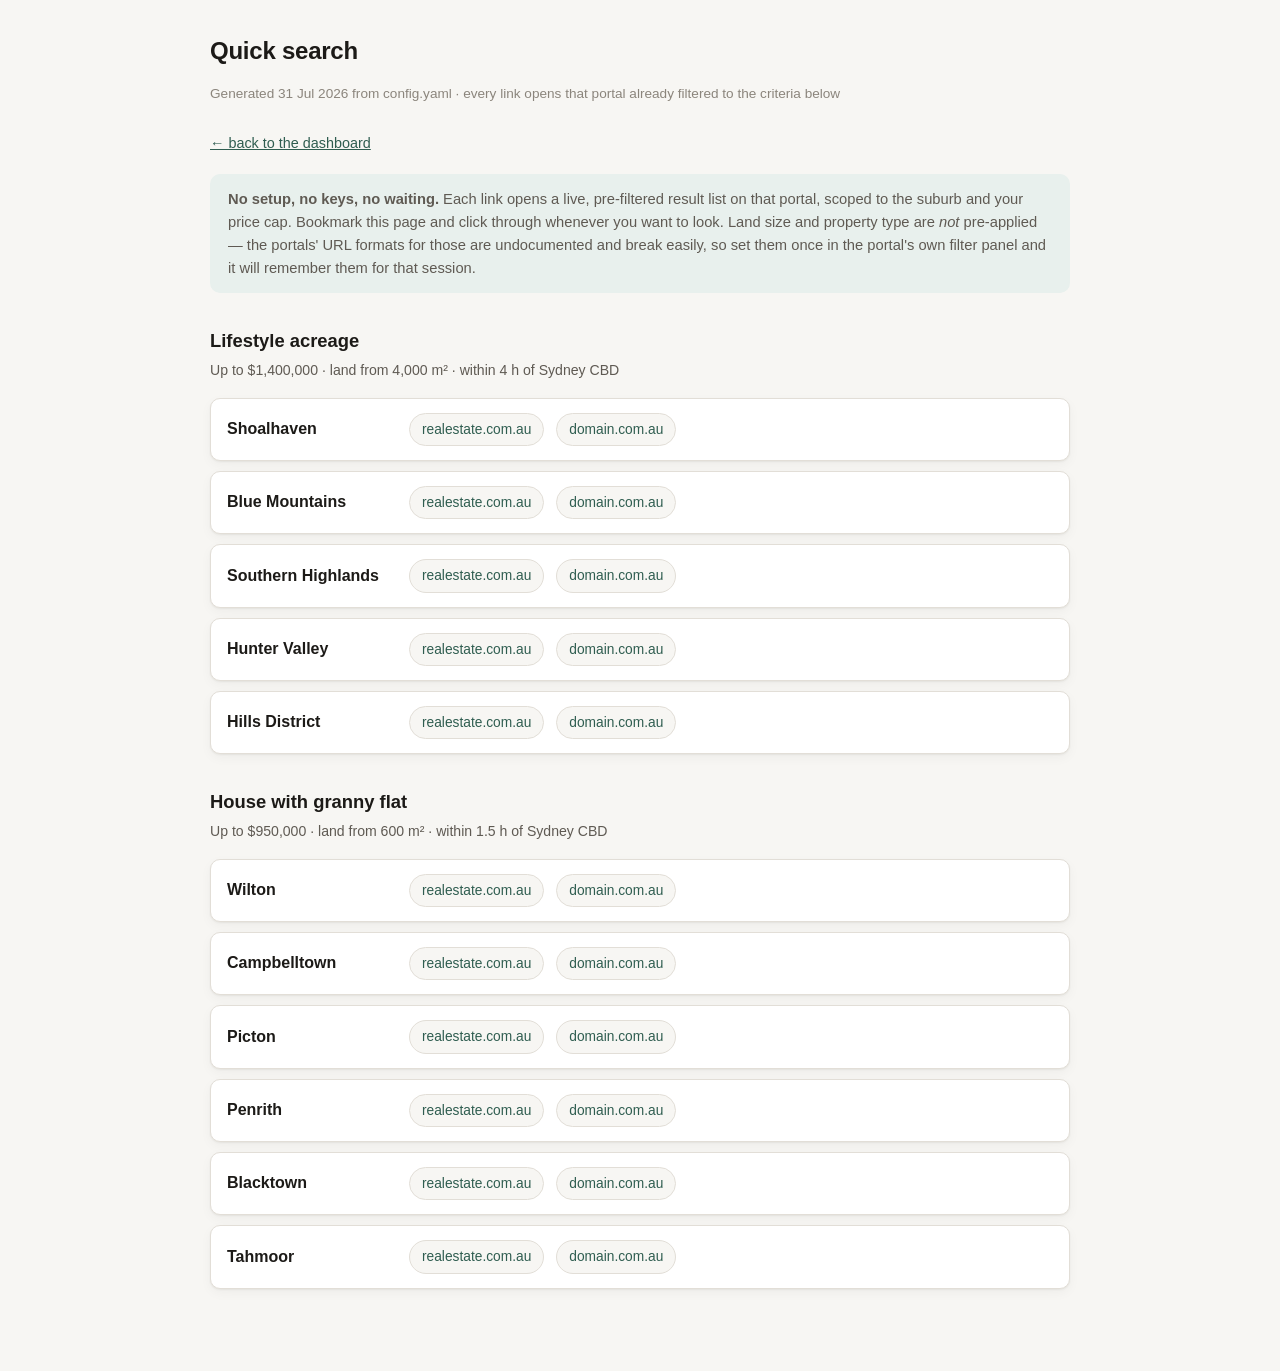
==== docs/search.html @ 34677e5d "feat: on-demand quick-search page; disable the weekly cron The API/OAuth setup was costing more than" ====
<!doctype html>
<html lang="en-AU"><head><meta charset="utf-8">
<meta name="viewport" content="width=device-width,initial-scale=1">
<meta name="robots" content="noindex"><title>Quick search — NSW Property Watcher</title>
<link rel="stylesheet" href="assets/style.css"><style>
body{margin:0;background:var(--bg);color:var(--ink);font:16px/1.55 ui-sans-serif,-apple-system,"Segoe UI",Roboto,Helvetica,Arial,sans-serif}
.wrap{max-width:900px;margin:0 auto;padding:32px 20px 72px}
h1{font-size:1.5rem;margin:0 0 4px;letter-spacing:-.01em}
.meta{color:var(--ink-faint);font-size:.85rem;margin-bottom:28px}
h2{font-size:1.15rem;margin:34px 0 4px}
.crit{color:var(--ink-soft);font-size:.88rem;margin:0 0 16px}
.region{background:var(--surface);border:1px solid var(--border);border-radius:var(--radius);
  padding:14px 16px;margin-bottom:10px;box-shadow:var(--shadow);
  display:flex;align-items:center;gap:12px;flex-wrap:wrap}
.region .name{font-weight:650;min-width:170px}
.region a{font-size:.86rem;text-decoration:none;color:var(--accent);
  border:1px solid var(--border);border-radius:999px;padding:5px 12px;background:var(--bg)}
.region a:hover{border-color:var(--accent)}
.note{background:var(--accent-soft);border-radius:var(--radius);padding:14px 18px;
  font-size:.92rem;color:var(--ink-soft);margin:20px 0 8px}
.nav{margin-bottom:18px;font-size:.9rem}
.nav a{color:var(--accent)}
</style></head>
<body><div class="wrap">
<h1>Quick search</h1>
<p class="meta">Generated 31 Jul 2026 from config.yaml · every link opens
that portal already filtered to the criteria below</p>
<p class="nav"><a href="index.html">← back to the dashboard</a></p>
<div class="note"><strong>No setup, no keys, no waiting.</strong> Each link opens a live,
pre-filtered result list on that portal, scoped to the suburb and your price cap.
Bookmark this page and click through whenever you want to look. Land size and property
type are <em>not</em> pre-applied — the portals' URL formats for those are undocumented
and break easily, so set them once in the portal's own filter panel and it will
remember them for that session.</div>
<h2>Lifestyle acreage</h2><p class="crit">Up to $1,400,000 · land from 4,000 m² · within 4 h of Sydney CBD</p><div class="region"><span class="name">Shoalhaven</span><a href="https://www.realestate.com.au/buy/in-shoalhaven,+nsw/list-1?maxPrice=1400000" target="_blank" rel="noopener noreferrer">realestate.com.au</a><a href="https://www.domain.com.au/sale/shoalhaven-nsw/?price=0-1400000" target="_blank" rel="noopener noreferrer">domain.com.au</a></div><div class="region"><span class="name">Blue Mountains</span><a href="https://www.realestate.com.au/buy/in-blue-mountains,+nsw/list-1?maxPrice=1400000" target="_blank" rel="noopener noreferrer">realestate.com.au</a><a href="https://www.domain.com.au/sale/blue-mountains-nsw/?price=0-1400000" target="_blank" rel="noopener noreferrer">domain.com.au</a></div><div class="region"><span class="name">Southern Highlands</span><a href="https://www.realestate.com.au/buy/in-southern-highlands,+nsw/list-1?maxPrice=1400000" target="_blank" rel="noopener noreferrer">realestate.com.au</a><a href="https://www.domain.com.au/sale/southern-highlands-nsw/?price=0-1400000" target="_blank" rel="noopener noreferrer">domain.com.au</a></div><div class="region"><span class="name">Hunter Valley</span><a href="https://www.realestate.com.au/buy/in-hunter-valley,+nsw/list-1?maxPrice=1400000" target="_blank" rel="noopener noreferrer">realestate.com.au</a><a href="https://www.domain.com.au/sale/hunter-valley-nsw/?price=0-1400000" target="_blank" rel="noopener noreferrer">domain.com.au</a></div><div class="region"><span class="name">Hills District</span><a href="https://www.realestate.com.au/buy/in-hills-district,+nsw/list-1?maxPrice=1400000" target="_blank" rel="noopener noreferrer">realestate.com.au</a><a href="https://www.domain.com.au/sale/hills-district-nsw/?price=0-1400000" target="_blank" rel="noopener noreferrer">domain.com.au</a></div><h2>House with granny flat</h2><p class="crit">Up to $950,000 · land from 600 m² · within 1.5 h of Sydney CBD</p><div class="region"><span class="name">Wilton</span><a href="https://www.realestate.com.au/buy/in-wilton,+nsw/list-1?maxPrice=950000" target="_blank" rel="noopener noreferrer">realestate.com.au</a><a href="https://www.domain.com.au/sale/wilton-nsw/?price=0-950000" target="_blank" rel="noopener noreferrer">domain.com.au</a></div><div class="region"><span class="name">Campbelltown</span><a href="https://www.realestate.com.au/buy/in-campbelltown,+nsw/list-1?maxPrice=950000" target="_blank" rel="noopener noreferrer">realestate.com.au</a><a href="https://www.domain.com.au/sale/campbelltown-nsw/?price=0-950000" target="_blank" rel="noopener noreferrer">domain.com.au</a></div><div class="region"><span class="name">Picton</span><a href="https://www.realestate.com.au/buy/in-picton,+nsw/list-1?maxPrice=950000" target="_blank" rel="noopener noreferrer">realestate.com.au</a><a href="https://www.domain.com.au/sale/picton-nsw/?price=0-950000" target="_blank" rel="noopener noreferrer">domain.com.au</a></div><div class="region"><span class="name">Penrith</span><a href="https://www.realestate.com.au/buy/in-penrith,+nsw/list-1?maxPrice=950000" target="_blank" rel="noopener noreferrer">realestate.com.au</a><a href="https://www.domain.com.au/sale/penrith-nsw/?price=0-950000" target="_blank" rel="noopener noreferrer">domain.com.au</a></div><div class="region"><span class="name">Blacktown</span><a href="https://www.realestate.com.au/buy/in-blacktown,+nsw/list-1?maxPrice=950000" target="_blank" rel="noopener noreferrer">realestate.com.au</a><a href="https://www.domain.com.au/sale/blacktown-nsw/?price=0-950000" target="_blank" rel="noopener noreferrer">domain.com.au</a></div><div class="region"><span class="name">Tahmoor</span><a href="https://www.realestate.com.au/buy/in-tahmoor,+nsw/list-1?maxPrice=950000" target="_blank" rel="noopener noreferrer">realestate.com.au</a><a href="https://www.domain.com.au/sale/tahmoor-nsw/?price=0-950000" target="_blank" rel="noopener noreferrer">domain.com.au</a></div>
</div></body></html>
---- docs/assets/style.css ----
/* NSW Property Watcher — dashboard styles.
   Static file, committed to the repo; build_dashboard.py only generates index.html. */

:root {
  --bg: #f7f6f3;
  --surface: #ffffff;
  --border: #e2ded7;
  --ink: #1c1a17;
  --ink-soft: #5f5a53;
  --ink-faint: #8b857c;
  --accent: #2f5d50;
  --accent-soft: #e8f0ed;
  --warn: #9a5b16;
  --warn-soft: #fdf1e2;
  --danger: #8f2f2f;
  --radius: 10px;
  --shadow: 0 1px 2px rgba(28, 26, 23, 0.06), 0 4px 12px rgba(28, 26, 23, 0.04);
}

@media (prefers-color-scheme: dark) {
  :root {
    --bg: #16181a;
    --surface: #1e2124;
    --border: #32363b;
    --ink: #e9e6e1;
    --ink-soft: #a9a49c;
    --ink-faint: #7d7871;
    --accent: #7fb8a4;
    --accent-soft: #22322d;
    --warn: #d69a5a;
    --warn-soft: #33281a;
    --danger: #d98a8a;
    --shadow: 0 1px 2px rgba(0, 0, 0, 0.4), 0 4px 12px rgba(0, 0, 0, 0.25);
  }
}

* { box-sizing: border-box; }

body {
  margin: 0;
  background: var(--bg);
  color: var(--ink);
  font: 16px/1.55 ui-sans-serif, -apple-system, "Segoe UI", Roboto, Helvetica, Arial, sans-serif;
  -webkit-font-smoothing: antialiased;
}

.wrap { max-width: 1100px; margin: 0 auto; padding: 0 20px 72px; }

header.site {
  border-bottom: 1px solid var(--border);
  background: var(--surface);
  padding: 28px 0 0;
}
header.site .wrap { padding-bottom: 0; }
header.site h1 { margin: 0 0 4px; font-size: 1.5rem; letter-spacing: -0.01em; }
header.site .meta { color: var(--ink-faint); font-size: 0.85rem; margin-bottom: 20px; }

/* profile switcher */
.profiles { display: flex; gap: 8px; }
.profiles button {
  appearance: none;
  border: 1px solid var(--border);
  border-bottom: none;
  background: transparent;
  color: var(--ink-soft);
  font: inherit;
  font-weight: 600;
  font-size: 0.95rem;
  padding: 11px 18px;
  border-radius: var(--radius) var(--radius) 0 0;
  cursor: pointer;
}
.profiles button[aria-selected="true"] {
  background: var(--bg);
  color: var(--ink);
  box-shadow: inset 0 3px 0 var(--accent);
}

/* tab strip */
.tabs {
  display: flex;
  gap: 4px;
  flex-wrap: wrap;
  margin: 24px 0 20px;
  border-bottom: 1px solid var(--border);
}
.tabs button {
  appearance: none;
  background: none;
  border: none;
  border-bottom: 2px solid transparent;
  color: var(--ink-soft);
  font: inherit;
  font-size: 0.92rem;
  padding: 9px 13px;
  cursor: pointer;
}
.tabs button[aria-selected="true"] { color: var(--accent); border-bottom-color: var(--accent); }
.tabs .count { color: var(--ink-faint); font-variant-numeric: tabular-nums; }

.intro {
  background: var(--accent-soft);
  border-radius: var(--radius);
  padding: 12px 16px;
  margin-bottom: 22px;
  font-size: 0.94rem;
  color: var(--ink-soft);
}

/* stats */
.stats { display: flex; gap: 12px; flex-wrap: wrap; margin-bottom: 22px; }
.stat {
  background: var(--surface);
  border: 1px solid var(--border);
  border-radius: var(--radius);
  padding: 14px 18px;
  min-width: 120px;
  box-shadow: var(--shadow);
}
.stat .n { font-size: 1.6rem; font-weight: 650; font-variant-numeric: tabular-nums; }
.stat .k { font-size: 0.78rem; color: var(--ink-faint); text-transform: uppercase; letter-spacing: 0.04em; }

/* filters */
.filters { display: flex; gap: 10px; flex-wrap: wrap; align-items: center; margin-bottom: 18px; }
.filters select, .filters input {
  font: inherit;
  font-size: 0.9rem;
  padding: 7px 10px;
  border: 1px solid var(--border);
  border-radius: 8px;
  background: var(--surface);
  color: var(--ink);
}
.filters label { font-size: 0.82rem; color: var(--ink-faint); }

/* cards */
.cards { display: grid; gap: 14px; }
.card {
  background: var(--surface);
  border: 1px solid var(--border);
  border-radius: var(--radius);
  padding: 16px 18px;
  box-shadow: var(--shadow);
  display: grid;
  grid-template-columns: 1fr auto;
  gap: 10px 18px;
}
/* Unverified = search snippet only, listing page never read. This must be
   unmistakable at a glance, so the whole card is tinted rather than tagged with
   a side rule — the tint reads across a long scrolling list, where a 4px edge
   marker disappears. Paired with the caution badge in the badge row. */
.card.is-unverified {
  background: var(--warn-soft);
  border-color: var(--warn);
}
.card.is-unverified .zoning { background: var(--surface); }
.card h3 { margin: 0 0 6px; font-size: 1.03rem; line-height: 1.35; }
.card h3 a { color: inherit; text-decoration: none; }
.card h3 a:hover { text-decoration: underline; text-decoration-color: var(--accent); }
.card .facts { color: var(--ink-soft); font-size: 0.88rem; margin: 0 0 8px; }
.card .facts span:not(:last-child)::after { content: " · "; color: var(--ink-faint); }
.card .reason { margin: 0; font-size: 0.92rem; color: var(--ink-soft); }
.card .zoning {
  margin: 10px 0 0;
  font-size: 0.85rem;
  color: var(--ink-soft);
  background: var(--bg);
  border-radius: 8px;
  padding: 9px 12px;
}

.score {
  align-self: start;
  display: grid;
  place-items: center;
  width: 54px; height: 54px;
  border-radius: 50%;
  font-weight: 700;
  font-size: 1.15rem;
  font-variant-numeric: tabular-nums;
  background: var(--accent-soft);
  color: var(--accent);
  border: 2px solid var(--accent);
}
.score.mid { background: var(--warn-soft); color: var(--warn); border-color: var(--warn); }
.score.low { background: transparent; color: var(--ink-faint); border-color: var(--border); }
.score.none { font-size: 0.8rem; }

.badges { grid-column: 1 / -1; display: flex; gap: 6px; flex-wrap: wrap; }
.badge {
  font-size: 0.74rem;
  font-weight: 600;
  letter-spacing: 0.02em;
  padding: 3px 9px;
  border-radius: 999px;
  border: 1px solid var(--border);
  color: var(--ink-soft);
  background: var(--bg);
}
.badge.warn { background: var(--warn-soft); border-color: var(--warn); color: var(--warn); }
.badge.new { background: var(--accent-soft); border-color: var(--accent); color: var(--accent); }
.badge.gf-confirmed { background: var(--accent-soft); border-color: var(--accent); color: var(--accent); }
.badge.gf-likely { background: var(--warn-soft); border-color: var(--warn); color: var(--warn); }
.badge.gf-unclear { border-style: dashed; }

.empty {
  border: 1px dashed var(--border);
  border-radius: var(--radius);
  padding: 40px 20px;
  text-align: center;
  color: var(--ink-faint);
}

footer.site {
  border-top: 1px solid var(--border);
  margin-top: 40px;
  padding-top: 20px;
  color: var(--ink-faint);
  font-size: 0.82rem;
}

.hidden { display: none !important; }

@media (max-width: 620px) {
  .card { grid-template-columns: 1fr; }
  .score { justify-self: start; }
  .profiles { flex-direction: column; gap: 0; }
  .profiles button { border-radius: var(--radius); border-bottom: 1px solid var(--border); }
}

/* Source-outage notice. Deliberately loud: a silently shrunken list reads as
   "quiet week" when it actually means a provider broke. */
.outage {
  background: var(--warn-soft);
  border: 1px solid var(--warn);
  border-radius: var(--radius);
  padding: 14px 18px;
  margin-top: 22px;
  font-size: 0.9rem;
  color: var(--ink);
}
.outage ul { margin: 8px 0 0; padding-left: 20px; color: var(--ink-soft); }
.outage li { margin-top: 4px; }
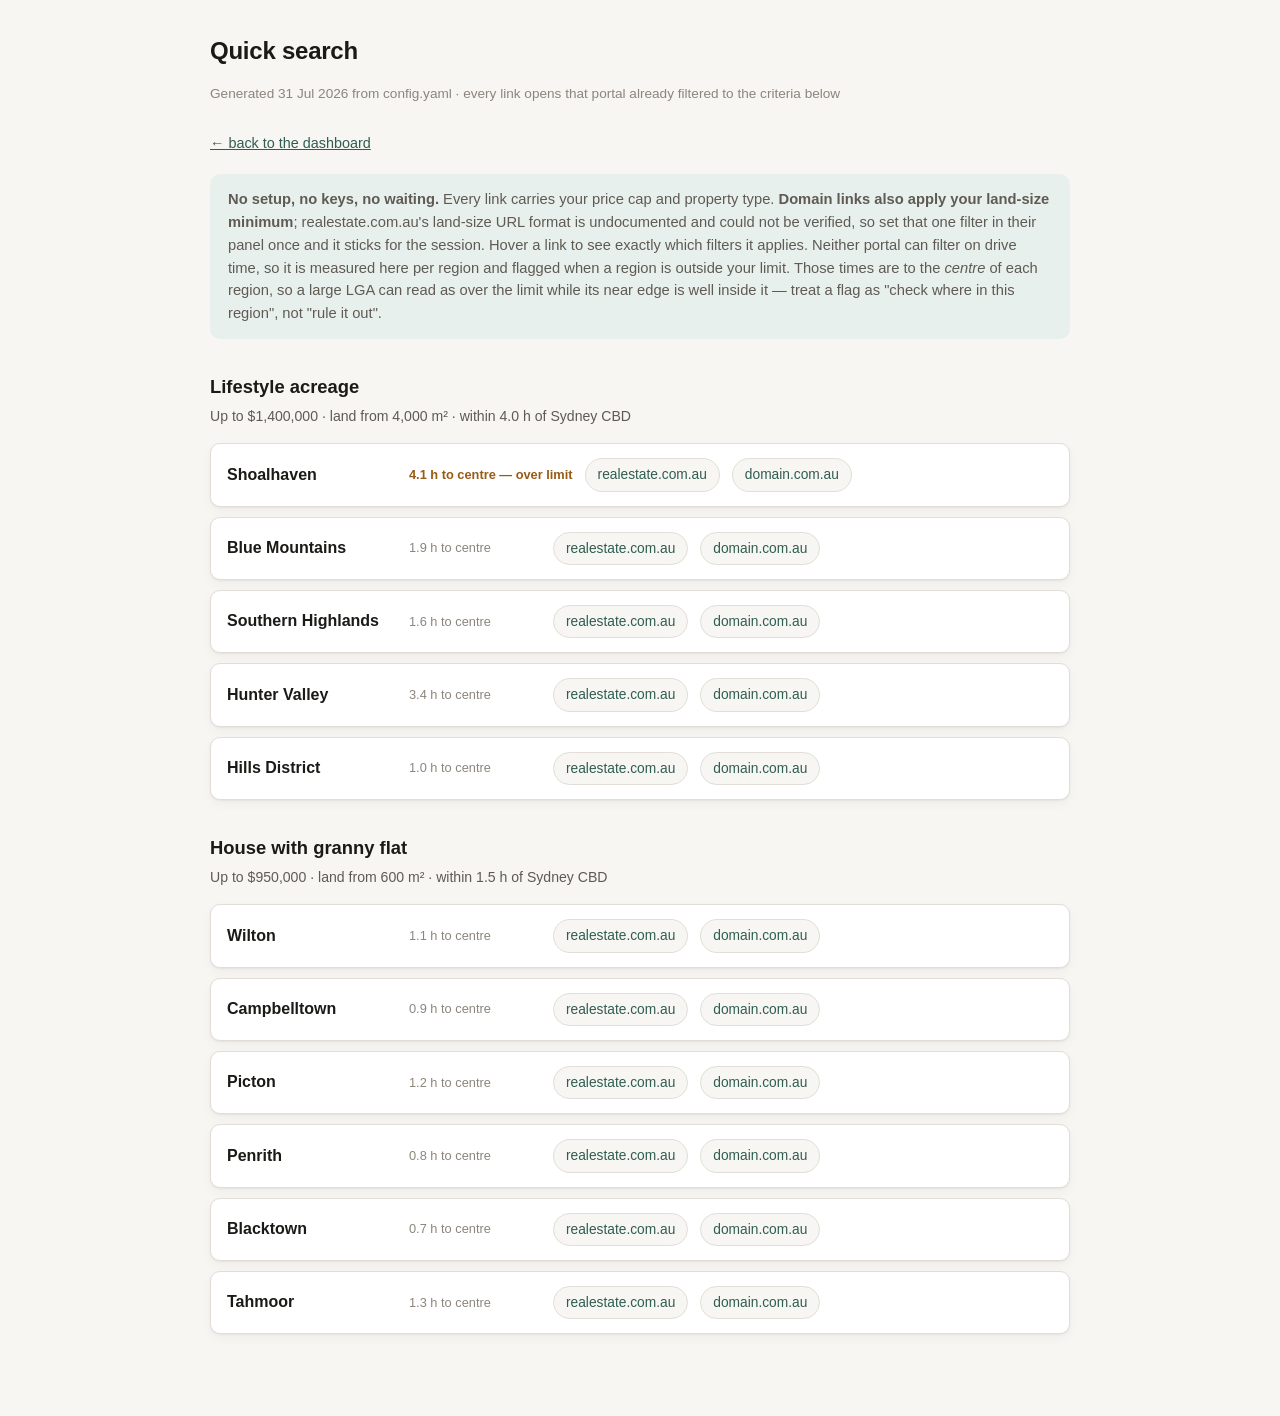
==== commit 25c9ea8e: "feat: apply land-size and drive-time criteria on the quick-search page Domain's query-string filters" ====
--- a/docs/search.html
+++ b/docs/search.html
@@ -26,11 +26,13 @@
 <p class="meta">Generated 31 Jul 2026 from config.yaml · every link opens
 that portal already filtered to the criteria below</p>
 <p class="nav"><a href="index.html">← back to the dashboard</a></p>
-<div class="note"><strong>No setup, no keys, no waiting.</strong> Each link opens a live,
-pre-filtered result list on that portal, scoped to the suburb and your price cap.
-Bookmark this page and click through whenever you want to look. Land size and property
-type are <em>not</em> pre-applied — the portals' URL formats for those are undocumented
-and break easily, so set them once in the portal's own filter panel and it will
-remember them for that session.</div>
-<h2>Lifestyle acreage</h2><p class="crit">Up to $1,400,000 · land from 4,000 m² · within 4 h of Sydney CBD</p><div class="region"><span class="name">Shoalhaven</span><a href="https://www.realestate.com.au/buy/in-shoalhaven,+nsw/list-1?maxPrice=1400000" target="_blank" rel="noopener noreferrer">realestate.com.au</a><a href="https://www.domain.com.au/sale/shoalhaven-nsw/?price=0-1400000" target="_blank" rel="noopener noreferrer">domain.com.au</a></div><div class="region"><span class="name">Blue Mountains</span><a href="https://www.realestate.com.au/buy/in-blue-mountains,+nsw/list-1?maxPrice=1400000" target="_blank" rel="noopener noreferrer">realestate.com.au</a><a href="https://www.domain.com.au/sale/blue-mountains-nsw/?price=0-1400000" target="_blank" rel="noopener noreferrer">domain.com.au</a></div><div class="region"><span class="name">Southern Highlands</span><a href="https://www.realestate.com.au/buy/in-southern-highlands,+nsw/list-1?maxPrice=1400000" target="_blank" rel="noopener noreferrer">realestate.com.au</a><a href="https://www.domain.com.au/sale/southern-highlands-nsw/?price=0-1400000" target="_blank" rel="noopener noreferrer">domain.com.au</a></div><div class="region"><span class="name">Hunter Valley</span><a href="https://www.realestate.com.au/buy/in-hunter-valley,+nsw/list-1?maxPrice=1400000" target="_blank" rel="noopener noreferrer">realestate.com.au</a><a href="https://www.domain.com.au/sale/hunter-valley-nsw/?price=0-1400000" target="_blank" rel="noopener noreferrer">domain.com.au</a></div><div class="region"><span class="name">Hills District</span><a href="https://www.realestate.com.au/buy/in-hills-district,+nsw/list-1?maxPrice=1400000" target="_blank" rel="noopener noreferrer">realestate.com.au</a><a href="https://www.domain.com.au/sale/hills-district-nsw/?price=0-1400000" target="_blank" rel="noopener noreferrer">domain.com.au</a></div><h2>House with granny flat</h2><p class="crit">Up to $950,000 · land from 600 m² · within 1.5 h of Sydney CBD</p><div class="region"><span class="name">Wilton</span><a href="https://www.realestate.com.au/buy/in-wilton,+nsw/list-1?maxPrice=950000" target="_blank" rel="noopener noreferrer">realestate.com.au</a><a href="https://www.domain.com.au/sale/wilton-nsw/?price=0-950000" target="_blank" rel="noopener noreferrer">domain.com.au</a></div><div class="region"><span class="name">Campbelltown</span><a href="https://www.realestate.com.au/buy/in-campbelltown,+nsw/list-1?maxPrice=950000" target="_blank" rel="noopener noreferrer">realestate.com.au</a><a href="https://www.domain.com.au/sale/campbelltown-nsw/?price=0-950000" target="_blank" rel="noopener noreferrer">domain.com.au</a></div><div class="region"><span class="name">Picton</span><a href="https://www.realestate.com.au/buy/in-picton,+nsw/list-1?maxPrice=950000" target="_blank" rel="noopener noreferrer">realestate.com.au</a><a href="https://www.domain.com.au/sale/picton-nsw/?price=0-950000" target="_blank" rel="noopener noreferrer">domain.com.au</a></div><div class="region"><span class="name">Penrith</span><a href="https://www.realestate.com.au/buy/in-penrith,+nsw/list-1?maxPrice=950000" target="_blank" rel="noopener noreferrer">realestate.com.au</a><a href="https://www.domain.com.au/sale/penrith-nsw/?price=0-950000" target="_blank" rel="noopener noreferrer">domain.com.au</a></div><div class="region"><span class="name">Blacktown</span><a href="https://www.realestate.com.au/buy/in-blacktown,+nsw/list-1?maxPrice=950000" target="_blank" rel="noopener noreferrer">realestate.com.au</a><a href="https://www.domain.com.au/sale/blacktown-nsw/?price=0-950000" target="_blank" rel="noopener noreferrer">domain.com.au</a></div><div class="region"><span class="name">Tahmoor</span><a href="https://www.realestate.com.au/buy/in-tahmoor,+nsw/list-1?maxPrice=950000" target="_blank" rel="noopener noreferrer">realestate.com.au</a><a href="https://www.domain.com.au/sale/tahmoor-nsw/?price=0-950000" target="_blank" rel="noopener noreferrer">domain.com.au</a></div>
+<div class="note"><strong>No setup, no keys, no waiting.</strong> Every link carries your
+price cap and property type. <strong>Domain links also apply your land-size minimum</strong>;
+realestate.com.au's land-size URL format is undocumented and could not be verified, so set
+that one filter in their panel once and it sticks for the session. Hover a link to see exactly
+which filters it applies. Neither portal can filter on drive time, so it is measured here per
+region and flagged when a region is outside your limit. Those times are to the
+<em>centre</em> of each region, so a large LGA can read as over the limit while its near
+edge is well inside it — treat a flag as "check where in this region", not "rule it out".</div>
+<h2>Lifestyle acreage</h2><p class="crit">Up to $1,400,000 · land from 4,000 m² · within 4.0 h of Sydney CBD</p><div class="region"><span class="name">Shoalhaven</span><span class="drive over">4.1 h to centre — over limit</span><a href="https://www.realestate.com.au/buy/property-acreage+semi-rural-between-0-1400000-in-shoalhaven,+nsw/list-1" target="_blank" rel="noopener noreferrer" title="Applies: price + type">realestate.com.au</a><a href="https://www.domain.com.au/sale/shoalhaven-nsw/?price=0-1400000&amp;landsize=4000-any&amp;landsizeunit=m2&amp;ptype=acreage-semi-rural,rural&amp;excludeunderoffer=1" target="_blank" rel="noopener noreferrer" title="Applies: price + type + land size">domain.com.au</a></div><div class="region"><span class="name">Blue Mountains</span><span class="drive ok">1.9 h to centre</span><a href="https://www.realestate.com.au/buy/property-acreage+semi-rural-between-0-1400000-in-blue-mountains,+nsw/list-1" target="_blank" rel="noopener noreferrer" title="Applies: price + type">realestate.com.au</a><a href="https://www.domain.com.au/sale/blue-mountains-nsw/?price=0-1400000&amp;landsize=4000-any&amp;landsizeunit=m2&amp;ptype=acreage-semi-rural,rural&amp;excludeunderoffer=1" target="_blank" rel="noopener noreferrer" title="Applies: price + type + land size">domain.com.au</a></div><div class="region"><span class="name">Southern Highlands</span><span class="drive ok">1.6 h to centre</span><a href="https://www.realestate.com.au/buy/property-acreage+semi-rural-between-0-1400000-in-southern-highlands,+nsw/list-1" target="_blank" rel="noopener noreferrer" title="Applies: price + type">realestate.com.au</a><a href="https://www.domain.com.au/sale/southern-highlands-nsw/?price=0-1400000&amp;landsize=4000-any&amp;landsizeunit=m2&amp;ptype=acreage-semi-rural,rural&amp;excludeunderoffer=1" target="_blank" rel="noopener noreferrer" title="Applies: price + type + land size">domain.com.au</a></div><div class="region"><span class="name">Hunter Valley</span><span class="drive ok">3.4 h to centre</span><a href="https://www.realestate.com.au/buy/property-acreage+semi-rural-between-0-1400000-in-hunter-valley,+nsw/list-1" target="_blank" rel="noopener noreferrer" title="Applies: price + type">realestate.com.au</a><a href="https://www.domain.com.au/sale/hunter-valley-nsw/?price=0-1400000&amp;landsize=4000-any&amp;landsizeunit=m2&amp;ptype=acreage-semi-rural,rural&amp;excludeunderoffer=1" target="_blank" rel="noopener noreferrer" title="Applies: price + type + land size">domain.com.au</a></div><div class="region"><span class="name">Hills District</span><span class="drive ok">1.0 h to centre</span><a href="https://www.realestate.com.au/buy/property-acreage+semi-rural-between-0-1400000-in-hills-district,+nsw/list-1" target="_blank" rel="noopener noreferrer" title="Applies: price + type">realestate.com.au</a><a href="https://www.domain.com.au/sale/hills-district-nsw/?price=0-1400000&amp;landsize=4000-any&amp;landsizeunit=m2&amp;ptype=acreage-semi-rural,rural&amp;excludeunderoffer=1" target="_blank" rel="noopener noreferrer" title="Applies: price + type + land size">domain.com.au</a></div><h2>House with granny flat</h2><p class="crit">Up to $950,000 · land from 600 m² · within 1.5 h of Sydney CBD</p><div class="region"><span class="name">Wilton</span><span class="drive ok">1.1 h to centre</span><a href="https://www.realestate.com.au/buy/property-house-between-0-950000-in-wilton,+nsw/list-1" target="_blank" rel="noopener noreferrer" title="Applies: price + type">realestate.com.au</a><a href="https://www.domain.com.au/sale/wilton-nsw/?price=0-950000&amp;landsize=600-any&amp;landsizeunit=m2&amp;ptype=house,duplex,semi-detached&amp;excludeunderoffer=1" target="_blank" rel="noopener noreferrer" title="Applies: price + type + land size">domain.com.au</a></div><div class="region"><span class="name">Campbelltown</span><span class="drive ok">0.9 h to centre</span><a href="https://www.realestate.com.au/buy/property-house-between-0-950000-in-campbelltown,+nsw/list-1" target="_blank" rel="noopener noreferrer" title="Applies: price + type">realestate.com.au</a><a href="https://www.domain.com.au/sale/campbelltown-nsw/?price=0-950000&amp;landsize=600-any&amp;landsizeunit=m2&amp;ptype=house,duplex,semi-detached&amp;excludeunderoffer=1" target="_blank" rel="noopener noreferrer" title="Applies: price + type + land size">domain.com.au</a></div><div class="region"><span class="name">Picton</span><span class="drive ok">1.2 h to centre</span><a href="https://www.realestate.com.au/buy/property-house-between-0-950000-in-picton,+nsw/list-1" target="_blank" rel="noopener noreferrer" title="Applies: price + type">realestate.com.au</a><a href="https://www.domain.com.au/sale/picton-nsw/?price=0-950000&amp;landsize=600-any&amp;landsizeunit=m2&amp;ptype=house,duplex,semi-detached&amp;excludeunderoffer=1" target="_blank" rel="noopener noreferrer" title="Applies: price + type + land size">domain.com.au</a></div><div class="region"><span class="name">Penrith</span><span class="drive ok">0.8 h to centre</span><a href="https://www.realestate.com.au/buy/property-house-between-0-950000-in-penrith,+nsw/list-1" target="_blank" rel="noopener noreferrer" title="Applies: price + type">realestate.com.au</a><a href="https://www.domain.com.au/sale/penrith-nsw/?price=0-950000&amp;landsize=600-any&amp;landsizeunit=m2&amp;ptype=house,duplex,semi-detached&amp;excludeunderoffer=1" target="_blank" rel="noopener noreferrer" title="Applies: price + type + land size">domain.com.au</a></div><div class="region"><span class="name">Blacktown</span><span class="drive ok">0.7 h to centre</span><a href="https://www.realestate.com.au/buy/property-house-between-0-950000-in-blacktown,+nsw/list-1" target="_blank" rel="noopener noreferrer" title="Applies: price + type">realestate.com.au</a><a href="https://www.domain.com.au/sale/blacktown-nsw/?price=0-950000&amp;landsize=600-any&amp;landsizeunit=m2&amp;ptype=house,duplex,semi-detached&amp;excludeunderoffer=1" target="_blank" rel="noopener noreferrer" title="Applies: price + type + land size">domain.com.au</a></div><div class="region"><span class="name">Tahmoor</span><span class="drive ok">1.3 h to centre</span><a href="https://www.realestate.com.au/buy/property-house-between-0-950000-in-tahmoor,+nsw/list-1" target="_blank" rel="noopener noreferrer" title="Applies: price + type">realestate.com.au</a><a href="https://www.domain.com.au/sale/tahmoor-nsw/?price=0-950000&amp;landsize=600-any&amp;landsizeunit=m2&amp;ptype=house,duplex,semi-detached&amp;excludeunderoffer=1" target="_blank" rel="noopener noreferrer" title="Applies: price + type + land size">domain.com.au</a></div>
 </div></body></html>
--- a/docs/assets/style.css
+++ b/docs/assets/style.css
@@ -241,3 +241,23 @@
 }
 .outage ul { margin: 8px 0 0; padding-left: 20px; color: var(--ink-soft); }
 .outage li { margin-top: 4px; }
+
+/* Site checks — live NSW government data. Distinct from the AI commentary
+   above it, because this is registry fact rather than model judgement. */
+.site { margin: 10px 0 0; font-size: .85rem; background: var(--bg);
+  border: 1px solid var(--border); border-radius: 8px; padding: 10px 12px; }
+.site-h { font-size: .72rem; letter-spacing: .05em; text-transform: uppercase;
+  color: var(--ink-faint); margin-bottom: 6px; }
+.site > div { margin-top: 4px; color: var(--ink-soft); }
+.site .k { display: inline-block; min-width: 96px; color: var(--ink-faint); }
+.site .src { font-size: .72rem; color: var(--ink-faint); }
+.site .hint { margin: 2px 0 0 96px; font-size: .78rem; color: var(--ink-faint); }
+.haz { font-weight: 600; }
+.haz.bad { color: var(--danger); }
+.haz.warn { color: var(--warn); }
+.haz.good { color: var(--accent); }
+.haz.unk { color: var(--ink-faint); }
+.region .drive { font-size: .8rem; font-variant-numeric: tabular-nums; min-width: 132px; }
+.region .drive.ok { color: var(--ink-faint); }
+.region .drive.over { color: var(--warn); font-weight: 600; }
+.region .drive.unk { color: var(--ink-faint); font-style: italic; }
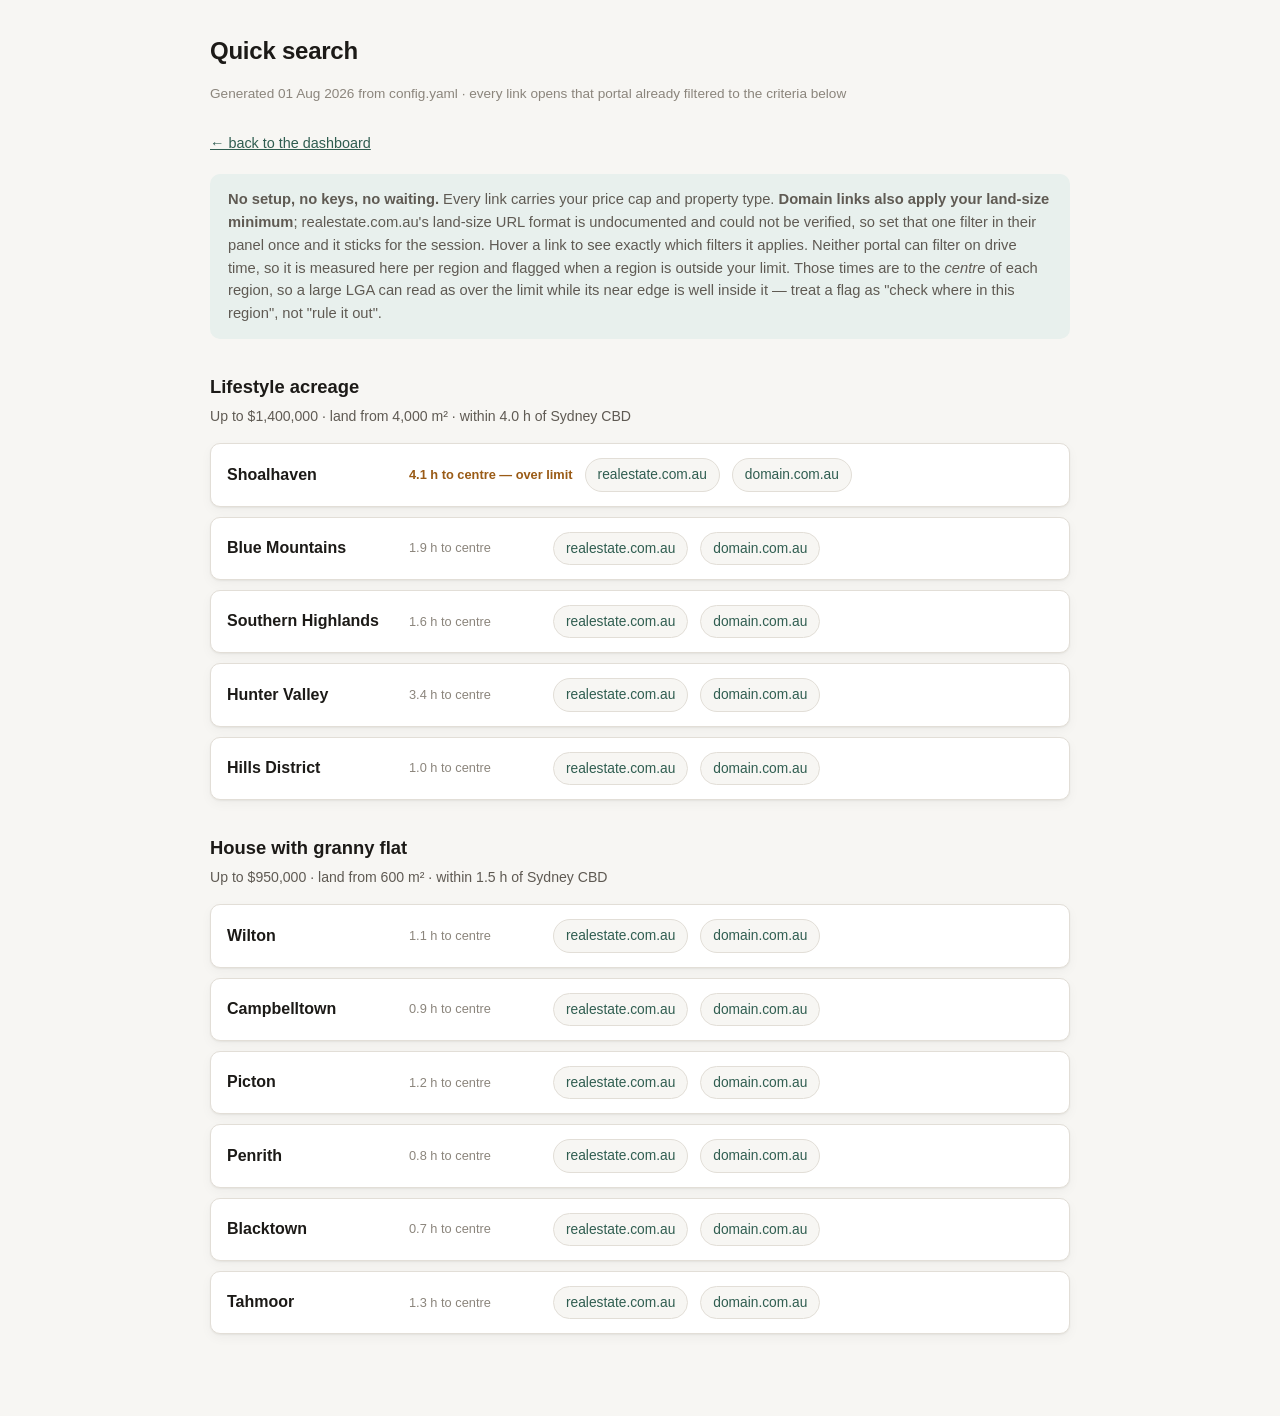
==== commit ba21787f: "fix: publish an honest empty state instead of stale test commentary The committed dashboard was a le" ====
--- a/docs/search.html
+++ b/docs/search.html
@@ -23,7 +23,7 @@
 </style></head>
 <body><div class="wrap">
 <h1>Quick search</h1>
-<p class="meta">Generated 31 Jul 2026 from config.yaml · every link opens
+<p class="meta">Generated 01 Aug 2026 from config.yaml · every link opens
 that portal already filtered to the criteria below</p>
 <p class="nav"><a href="index.html">← back to the dashboard</a></p>
 <div class="note"><strong>No setup, no keys, no waiting.</strong> Every link carries your
--- a/docs/assets/style.css
+++ b/docs/assets/style.css
@@ -139,12 +139,61 @@
   background: var(--surface);
   border: 1px solid var(--border);
   border-radius: var(--radius);
-  padding: 16px 18px;
+  padding: 18px 20px;
   box-shadow: var(--shadow);
   display: grid;
   grid-template-columns: 1fr auto;
-  gap: 10px 18px;
-}
+  gap: 12px 20px;
+}
+.card .head { min-width: 0; }
+.card .body { grid-column: 1 / -1; }
+
+/* The verdict is the one line a buyer must read, so it is set larger than the
+   supporting detail rather than being another paragraph of body copy. */
+.verdict {
+  margin: 0 0 14px;
+  font-size: 1.05rem;
+  line-height: 1.45;
+  color: var(--ink);
+}
+
+.cols { display: grid; grid-template-columns: 1fr 1fr; gap: 12px 22px; margin-bottom: 14px; }
+.points ul { margin: 0; padding-left: 18px; }
+.points li { margin-top: 3px; font-size: .9rem; color: var(--ink-soft); }
+.plabel {
+  display: block; font-size: .72rem; letter-spacing: .05em; text-transform: uppercase;
+  margin-bottom: 4px;
+}
+.points.good .plabel { color: var(--accent); }
+.points.watch .plabel { color: var(--warn); }
+.points.good li::marker { color: var(--accent); }
+.points.watch li::marker { color: var(--warn); }
+
+/* The action is the exit from the card: what to actually do. Given its own
+   surface so the eye lands on it after the verdict without reading everything. */
+.action {
+  margin: 0 0 12px;
+  background: var(--accent-soft);
+  border-radius: 8px;
+  padding: 11px 14px;
+  font-size: .93rem;
+  color: var(--ink);
+}
+.alabel {
+  display: block; font-size: .7rem; letter-spacing: .06em; text-transform: uppercase;
+  color: var(--accent); margin-bottom: 3px; font-weight: 700;
+}
+
+/* Supporting evidence is collapsed by default — present for anyone who wants
+   it, silent for anyone who just wants the verdict and the action. */
+.detail { margin-top: 8px; font-size: .86rem; }
+.detail summary {
+  cursor: pointer; color: var(--ink-faint); font-size: .82rem;
+  padding: 4px 0; list-style-position: outside;
+}
+.detail summary:hover { color: var(--accent); }
+.detail > p { margin: 6px 0 0; color: var(--ink-soft); line-height: 1.55; }
+.detail > p.sub { color: var(--ink-faint); }
 /* Unverified = search snippet only, listing page never read. This must be
    unmistakable at a glance, so the whole card is tinted rather than tagged with
    a side rule — the tint reads across a long scrolling list, where a 4px edge
@@ -173,7 +222,8 @@
   align-self: start;
   display: grid;
   place-items: center;
-  width: 54px; height: 54px;
+  align-content: center;
+  width: 62px; height: 62px;
   border-radius: 50%;
   font-weight: 700;
   font-size: 1.15rem;
@@ -185,6 +235,8 @@
 .score.mid { background: var(--warn-soft); color: var(--warn); border-color: var(--warn); }
 .score.low { background: transparent; color: var(--ink-faint); border-color: var(--border); }
 .score.none { font-size: 0.8rem; }
+.score b { font-size: 1.35rem; line-height: 1; }
+.score i { font-style: normal; font-size: .58rem; letter-spacing: .03em; opacity: .8; margin-top: 2px; }
 
 .badges { grid-column: 1 / -1; display: flex; gap: 6px; flex-wrap: wrap; }
 .badge {
@@ -221,6 +273,10 @@
 
 .hidden { display: none !important; }
 
+@media (max-width: 700px) {
+  .cols { grid-template-columns: 1fr; }
+}
+
 @media (max-width: 620px) {
   .card { grid-template-columns: 1fr; }
   .score { justify-self: start; }
@@ -244,10 +300,13 @@
 
 /* Site checks — live NSW government data. Distinct from the AI commentary
    above it, because this is registry fact rather than model judgement. */
-.site { margin: 10px 0 0; font-size: .85rem; background: var(--bg);
-  border: 1px solid var(--border); border-radius: 8px; padding: 10px 12px; }
-.site-h { font-size: .72rem; letter-spacing: .05em; text-transform: uppercase;
-  color: var(--ink-faint); margin-bottom: 6px; }
+/* As a collapsed <details> this must read as one quiet line, not an empty
+   bordered box. The panel styling only applies once it is actually open. */
+.detail.site { font-size: .85rem; }
+.detail.site[open] {
+  background: var(--bg); border: 1px solid var(--border);
+  border-radius: 8px; padding: 10px 12px; margin-top: 10px;
+}
 .site > div { margin-top: 4px; color: var(--ink-soft); }
 .site .k { display: inline-block; min-width: 96px; color: var(--ink-faint); }
 .site .src { font-size: .72rem; color: var(--ink-faint); }
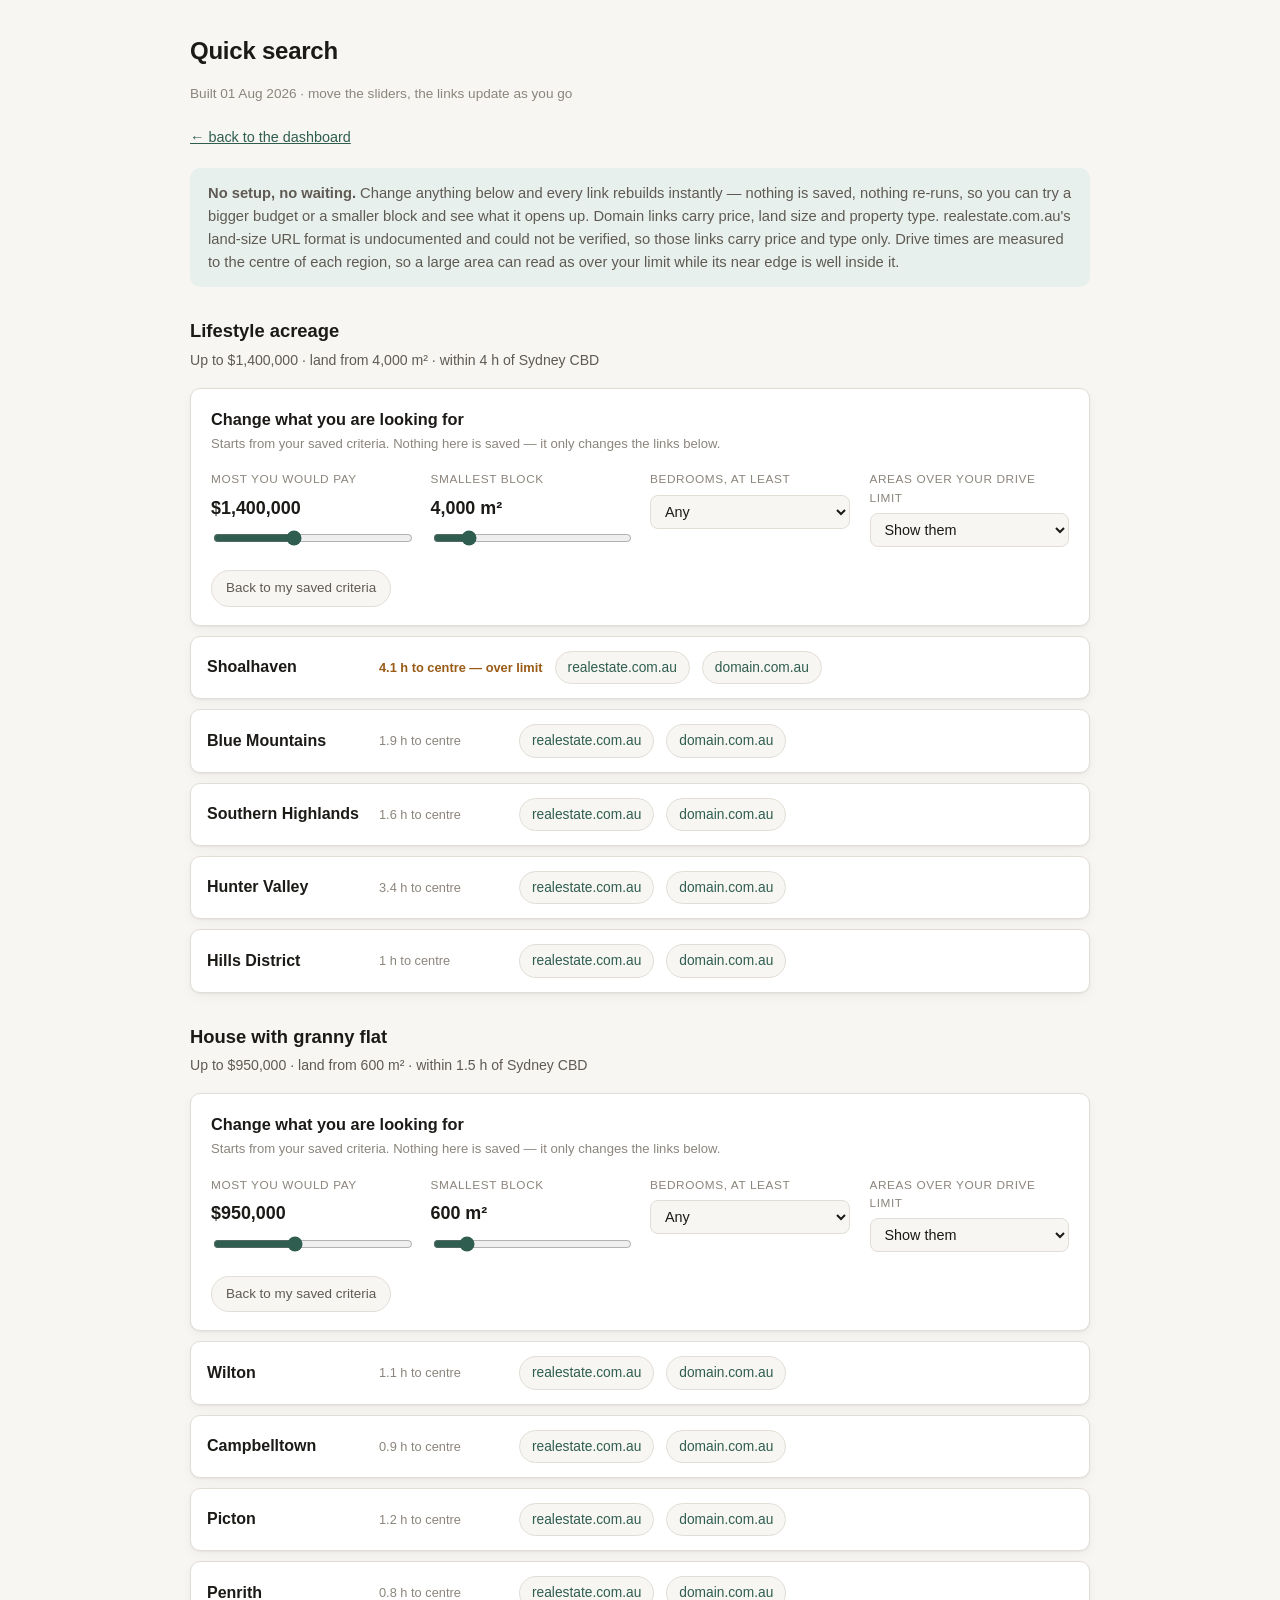
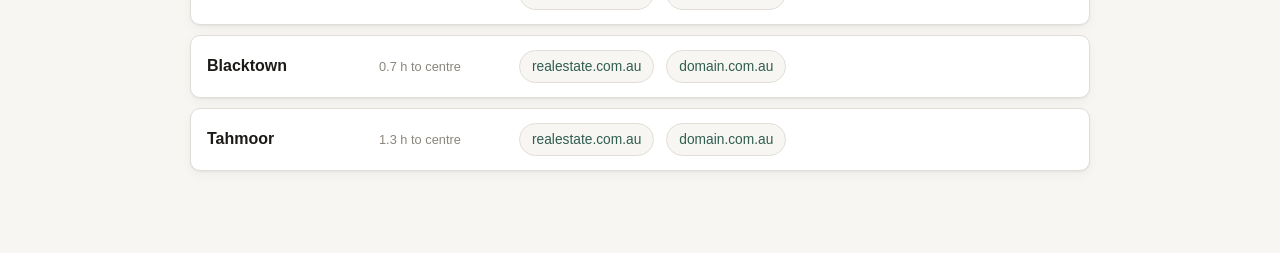
==== commit e59b0b67: "feat: retunable filters on the search page; remove the Gmail path entirely Gmail is gone: fetch_emai" ====
--- a/docs/search.html
+++ b/docs/search.html
@@ -3,36 +3,183 @@
 <meta name="viewport" content="width=device-width,initial-scale=1">
 <meta name="robots" content="noindex"><title>Quick search — NSW Property Watcher</title>
 <link rel="stylesheet" href="assets/style.css"><style>
-body{margin:0;background:var(--bg);color:var(--ink);font:16px/1.55 ui-sans-serif,-apple-system,"Segoe UI",Roboto,Helvetica,Arial,sans-serif}
-.wrap{max-width:900px;margin:0 auto;padding:32px 20px 72px}
+body{margin:0;background:var(--bg);color:var(--ink);
+  font:16px/1.55 ui-sans-serif,-apple-system,"Segoe UI",Roboto,Helvetica,Arial,sans-serif}
+.wrap{max-width:940px;margin:0 auto;padding:32px 20px 72px}
 h1{font-size:1.5rem;margin:0 0 4px;letter-spacing:-.01em}
-.meta{color:var(--ink-faint);font-size:.85rem;margin-bottom:28px}
-h2{font-size:1.15rem;margin:34px 0 4px}
+.meta{color:var(--ink-faint);font-size:.85rem;margin-bottom:22px}
+.nav{margin-bottom:18px;font-size:.9rem}.nav a{color:var(--accent)}
+.note{background:var(--accent-soft);border-radius:var(--radius);padding:14px 18px;
+  font-size:.92rem;color:var(--ink-soft);margin:20px 0 26px}
+
+/* Controls. Deliberately at the top and always visible — they are the point of
+   the page, not a settings drawer you have to go find. */
+.controls{background:var(--surface);border:1px solid var(--border);
+  border-radius:var(--radius);padding:18px 20px;margin:0 0 10px;box-shadow:var(--shadow)}
+.controls h2{font-size:1.02rem;margin:0 0 2px}
+.controls .hint{font-size:.82rem;color:var(--ink-faint);margin:0 0 16px}
+.grid{display:grid;grid-template-columns:repeat(auto-fit,minmax(180px,1fr));gap:16px 20px}
+.field label{display:block;font-size:.74rem;letter-spacing:.05em;text-transform:uppercase;
+  color:var(--ink-faint);margin-bottom:6px}
+.field .val{font-size:1.12rem;font-weight:650;font-variant-numeric:tabular-nums;
+  margin-bottom:6px;color:var(--ink)}
+input[type=range]{width:100%;accent-color:var(--accent);cursor:pointer}
+select{width:100%;font:inherit;font-size:.9rem;padding:7px 10px;border:1px solid var(--border);
+  border-radius:8px;background:var(--bg);color:var(--ink)}
+.reset{margin-top:16px;font:inherit;font-size:.84rem;padding:7px 14px;cursor:pointer;
+  border:1px solid var(--border);border-radius:999px;background:var(--bg);color:var(--ink-soft)}
+.reset:hover{border-color:var(--accent);color:var(--accent)}
+.changed{color:var(--warn);font-size:.8rem;margin-left:10px}
+
+h2.profile{font-size:1.15rem;margin:30px 0 4px}
 .crit{color:var(--ink-soft);font-size:.88rem;margin:0 0 16px}
 .region{background:var(--surface);border:1px solid var(--border);border-radius:var(--radius);
   padding:14px 16px;margin-bottom:10px;box-shadow:var(--shadow);
   display:flex;align-items:center;gap:12px;flex-wrap:wrap}
-.region .name{font-weight:650;min-width:170px}
+.region .name{font-weight:650;min-width:160px}
+.region .drive{font-size:.8rem;font-variant-numeric:tabular-nums;min-width:128px;color:var(--ink-faint)}
+.region .drive.over{color:var(--warn);font-weight:600}
+.region .drive.unk{font-style:italic}
 .region a{font-size:.86rem;text-decoration:none;color:var(--accent);
   border:1px solid var(--border);border-radius:999px;padding:5px 12px;background:var(--bg)}
 .region a:hover{border-color:var(--accent)}
-.note{background:var(--accent-soft);border-radius:var(--radius);padding:14px 18px;
-  font-size:.92rem;color:var(--ink-soft);margin:20px 0 8px}
-.nav{margin-bottom:18px;font-size:.9rem}
-.nav a{color:var(--accent)}
+.region.hidden{display:none}
+@media (max-width:620px){.region .name,.region .drive{min-width:0;flex-basis:100%}}
 </style></head>
 <body><div class="wrap">
 <h1>Quick search</h1>
-<p class="meta">Generated 01 Aug 2026 from config.yaml · every link opens
-that portal already filtered to the criteria below</p>
+<p class="meta">Built 01 Aug 2026 · move the sliders, the links update as you go</p>
 <p class="nav"><a href="index.html">← back to the dashboard</a></p>
-<div class="note"><strong>No setup, no keys, no waiting.</strong> Every link carries your
-price cap and property type. <strong>Domain links also apply your land-size minimum</strong>;
-realestate.com.au's land-size URL format is undocumented and could not be verified, so set
-that one filter in their panel once and it sticks for the session. Hover a link to see exactly
-which filters it applies. Neither portal can filter on drive time, so it is measured here per
-region and flagged when a region is outside your limit. Those times are to the
-<em>centre</em> of each region, so a large LGA can read as over the limit while its near
-edge is well inside it — treat a flag as "check where in this region", not "rule it out".</div>
-<h2>Lifestyle acreage</h2><p class="crit">Up to $1,400,000 · land from 4,000 m² · within 4.0 h of Sydney CBD</p><div class="region"><span class="name">Shoalhaven</span><span class="drive over">4.1 h to centre — over limit</span><a href="https://www.realestate.com.au/buy/property-acreage+semi-rural-between-0-1400000-in-shoalhaven,+nsw/list-1" target="_blank" rel="noopener noreferrer" title="Applies: price + type">realestate.com.au</a><a href="https://www.domain.com.au/sale/shoalhaven-nsw/?price=0-1400000&amp;landsize=4000-any&amp;landsizeunit=m2&amp;ptype=acreage-semi-rural,rural&amp;excludeunderoffer=1" target="_blank" rel="noopener noreferrer" title="Applies: price + type + land size">domain.com.au</a></div><div class="region"><span class="name">Blue Mountains</span><span class="drive ok">1.9 h to centre</span><a href="https://www.realestate.com.au/buy/property-acreage+semi-rural-between-0-1400000-in-blue-mountains,+nsw/list-1" target="_blank" rel="noopener noreferrer" title="Applies: price + type">realestate.com.au</a><a href="https://www.domain.com.au/sale/blue-mountains-nsw/?price=0-1400000&amp;landsize=4000-any&amp;landsizeunit=m2&amp;ptype=acreage-semi-rural,rural&amp;excludeunderoffer=1" target="_blank" rel="noopener noreferrer" title="Applies: price + type + land size">domain.com.au</a></div><div class="region"><span class="name">Southern Highlands</span><span class="drive ok">1.6 h to centre</span><a href="https://www.realestate.com.au/buy/property-acreage+semi-rural-between-0-1400000-in-southern-highlands,+nsw/list-1" target="_blank" rel="noopener noreferrer" title="Applies: price + type">realestate.com.au</a><a href="https://www.domain.com.au/sale/southern-highlands-nsw/?price=0-1400000&amp;landsize=4000-any&amp;landsizeunit=m2&amp;ptype=acreage-semi-rural,rural&amp;excludeunderoffer=1" target="_blank" rel="noopener noreferrer" title="Applies: price + type + land size">domain.com.au</a></div><div class="region"><span class="name">Hunter Valley</span><span class="drive ok">3.4 h to centre</span><a href="https://www.realestate.com.au/buy/property-acreage+semi-rural-between-0-1400000-in-hunter-valley,+nsw/list-1" target="_blank" rel="noopener noreferrer" title="Applies: price + type">realestate.com.au</a><a href="https://www.domain.com.au/sale/hunter-valley-nsw/?price=0-1400000&amp;landsize=4000-any&amp;landsizeunit=m2&amp;ptype=acreage-semi-rural,rural&amp;excludeunderoffer=1" target="_blank" rel="noopener noreferrer" title="Applies: price + type + land size">domain.com.au</a></div><div class="region"><span class="name">Hills District</span><span class="drive ok">1.0 h to centre</span><a href="https://www.realestate.com.au/buy/property-acreage+semi-rural-between-0-1400000-in-hills-district,+nsw/list-1" target="_blank" rel="noopener noreferrer" title="Applies: price + type">realestate.com.au</a><a href="https://www.domain.com.au/sale/hills-district-nsw/?price=0-1400000&amp;landsize=4000-any&amp;landsizeunit=m2&amp;ptype=acreage-semi-rural,rural&amp;excludeunderoffer=1" target="_blank" rel="noopener noreferrer" title="Applies: price + type + land size">domain.com.au</a></div><h2>House with granny flat</h2><p class="crit">Up to $950,000 · land from 600 m² · within 1.5 h of Sydney CBD</p><div class="region"><span class="name">Wilton</span><span class="drive ok">1.1 h to centre</span><a href="https://www.realestate.com.au/buy/property-house-between-0-950000-in-wilton,+nsw/list-1" target="_blank" rel="noopener noreferrer" title="Applies: price + type">realestate.com.au</a><a href="https://www.domain.com.au/sale/wilton-nsw/?price=0-950000&amp;landsize=600-any&amp;landsizeunit=m2&amp;ptype=house,duplex,semi-detached&amp;excludeunderoffer=1" target="_blank" rel="noopener noreferrer" title="Applies: price + type + land size">domain.com.au</a></div><div class="region"><span class="name">Campbelltown</span><span class="drive ok">0.9 h to centre</span><a href="https://www.realestate.com.au/buy/property-house-between-0-950000-in-campbelltown,+nsw/list-1" target="_blank" rel="noopener noreferrer" title="Applies: price + type">realestate.com.au</a><a href="https://www.domain.com.au/sale/campbelltown-nsw/?price=0-950000&amp;landsize=600-any&amp;landsizeunit=m2&amp;ptype=house,duplex,semi-detached&amp;excludeunderoffer=1" target="_blank" rel="noopener noreferrer" title="Applies: price + type + land size">domain.com.au</a></div><div class="region"><span class="name">Picton</span><span class="drive ok">1.2 h to centre</span><a href="https://www.realestate.com.au/buy/property-house-between-0-950000-in-picton,+nsw/list-1" target="_blank" rel="noopener noreferrer" title="Applies: price + type">realestate.com.au</a><a href="https://www.domain.com.au/sale/picton-nsw/?price=0-950000&amp;landsize=600-any&amp;landsizeunit=m2&amp;ptype=house,duplex,semi-detached&amp;excludeunderoffer=1" target="_blank" rel="noopener noreferrer" title="Applies: price + type + land size">domain.com.au</a></div><div class="region"><span class="name">Penrith</span><span class="drive ok">0.8 h to centre</span><a href="https://www.realestate.com.au/buy/property-house-between-0-950000-in-penrith,+nsw/list-1" target="_blank" rel="noopener noreferrer" title="Applies: price + type">realestate.com.au</a><a href="https://www.domain.com.au/sale/penrith-nsw/?price=0-950000&amp;landsize=600-any&amp;landsizeunit=m2&amp;ptype=house,duplex,semi-detached&amp;excludeunderoffer=1" target="_blank" rel="noopener noreferrer" title="Applies: price + type + land size">domain.com.au</a></div><div class="region"><span class="name">Blacktown</span><span class="drive ok">0.7 h to centre</span><a href="https://www.realestate.com.au/buy/property-house-between-0-950000-in-blacktown,+nsw/list-1" target="_blank" rel="noopener noreferrer" title="Applies: price + type">realestate.com.au</a><a href="https://www.domain.com.au/sale/blacktown-nsw/?price=0-950000&amp;landsize=600-any&amp;landsizeunit=m2&amp;ptype=house,duplex,semi-detached&amp;excludeunderoffer=1" target="_blank" rel="noopener noreferrer" title="Applies: price + type + land size">domain.com.au</a></div><div class="region"><span class="name">Tahmoor</span><span class="drive ok">1.3 h to centre</span><a href="https://www.realestate.com.au/buy/property-house-between-0-950000-in-tahmoor,+nsw/list-1" target="_blank" rel="noopener noreferrer" title="Applies: price + type">realestate.com.au</a><a href="https://www.domain.com.au/sale/tahmoor-nsw/?price=0-950000&amp;landsize=600-any&amp;landsizeunit=m2&amp;ptype=house,duplex,semi-detached&amp;excludeunderoffer=1" target="_blank" rel="noopener noreferrer" title="Applies: price + type + land size">domain.com.au</a></div>
-</div></body></html>
+
+<div class="note"><strong>No setup, no waiting.</strong> Change anything below and every
+link rebuilds instantly — nothing is saved, nothing re-runs, so you can try a bigger budget
+or a smaller block and see what it opens up. Domain links carry price, land size and
+property type. realestate.com.au's land-size URL format is undocumented and could not be
+verified, so those links carry price and type only. Drive times are measured to the centre
+of each region, so a large area can read as over your limit while its near edge is well
+inside it.</div>
+
+<div id="app"></div>
+</div>
+
+<script id="data" type="application/json">{"profiles": [{"key": "lifestyle_acreage", "label": "Lifestyle acreage", "acreage": true, "budget_max": 1400000, "min_land": 4000, "max_drive": 4, "budget_floor": 700000, "budget_ceiling": 2450000, "land_floor": 1000, "land_ceiling": 20000, "land_step": 1000, "regions": [{"name": "Shoalhaven", "hours": 4.1, "estimated": false}, {"name": "Blue Mountains", "hours": 1.9, "estimated": false}, {"name": "Southern Highlands", "hours": 1.6, "estimated": false}, {"name": "Hunter Valley", "hours": 3.4, "estimated": false}, {"name": "Hills District", "hours": 1.0, "estimated": false}]}, {"key": "house_with_granny_flat", "label": "House with granny flat", "acreage": false, "budget_max": 950000, "min_land": 600, "max_drive": 1.5, "budget_floor": 475000, "budget_ceiling": 1650000, "land_floor": 200, "land_ceiling": 3000, "land_step": 50, "regions": [{"name": "Wilton", "hours": 1.1, "estimated": false}, {"name": "Campbelltown", "hours": 0.9, "estimated": false}, {"name": "Picton", "hours": 1.2, "estimated": false}, {"name": "Penrith", "hours": 0.8, "estimated": false}, {"name": "Blacktown", "hours": 0.7, "estimated": false}, {"name": "Tahmoor", "hours": 1.3, "estimated": false}]}]}</script>
+<script>
+const DATA = JSON.parse(document.getElementById('data').textContent);
+const esc = s => String(s ?? '').replace(/[&<>"']/g, c =>
+  ({'&':'&amp;','<':'&lt;','>':'&gt;','"':'&quot;',"'":'&#39;'}[c]));
+const slug = r => encodeURIComponent(r.toLowerCase().replace(/ /g, '-'));
+const money = n => '$' + n.toLocaleString('en-AU');
+
+/* Live filter state, seeded from config.yaml and reset back to it on demand. */
+const state = {};
+DATA.profiles.forEach(p => state[p.key] = {
+  budget: p.budget_max, land: p.min_land, beds: 0, hideOver: false,
+});
+
+function reaUrl(p, region, s) {
+  const type = p.acreage ? 'property-acreage+semi-rural' : 'property-house';
+  const beds = s.beds ? `-with-${s.beds}-bedrooms` : '';
+  return `https://www.realestate.com.au/buy/${type}${beds}-between-0-${s.budget}`
+       + `-in-${slug(region)},+nsw/list-1`;
+}
+
+function domainUrl(p, region, s) {
+  const type = p.acreage ? 'acreage-semi-rural,rural' : 'house,duplex,semi-detached';
+  const beds = s.beds ? `&bedrooms=${s.beds}-any` : '';
+  return `https://www.domain.com.au/sale/${slug(region)}-nsw/?price=0-${s.budget}`
+       + `&landsize=${s.land}-any&landsizeunit=m2&ptype=${type}${beds}&excludeunderoffer=1`;
+}
+
+function controls(p) {
+  const s = state[p.key];
+  const dirty = s.budget !== p.budget_max || s.land !== p.min_land || s.beds !== 0;
+  return `<div class="controls">
+    <h2>Change what you are looking for</h2>
+    <p class="hint">Starts from your saved criteria. Nothing here is saved — it only changes
+      the links below.${dirty ? '<span class="changed">· changed from your saved criteria</span>' : ''}</p>
+    <div class="grid">
+      <div class="field">
+        <label for="b-${p.key}">Most you would pay</label>
+        <div class="val">${money(s.budget)}</div>
+        <input id="b-${p.key}" type="range" data-p="${p.key}" data-k="budget"
+          min="${p.budget_floor}" max="${p.budget_ceiling}" step="25000" value="${s.budget}">
+      </div>
+      <div class="field">
+        <label for="l-${p.key}">Smallest block</label>
+        <div class="val">${s.land.toLocaleString('en-AU')} m²</div>
+        <input id="l-${p.key}" type="range" data-p="${p.key}" data-k="land"
+          min="${p.land_floor}" max="${p.land_ceiling}" step="${p.land_step}" value="${s.land}">
+      </div>
+      <div class="field">
+        <label for="d-${p.key}">Bedrooms, at least</label>
+        <select id="d-${p.key}" data-p="${p.key}" data-k="beds">
+          ${[0,1,2,3,4,5].map(n => `<option value="${n}" ${s.beds===n?'selected':''}>`
+            + (n ? n + '+' : 'Any') + '</option>').join('')}
+        </select>
+      </div>
+      <div class="field">
+        <label for="h-${p.key}">Areas over your drive limit</label>
+        <select id="h-${p.key}" data-p="${p.key}" data-k="hideOver">
+          <option value="false" ${!s.hideOver?'selected':''}>Show them</option>
+          <option value="true" ${s.hideOver?'selected':''}>Hide them</option>
+        </select>
+      </div>
+    </div>
+    <button class="reset" data-reset="${p.key}">Back to my saved criteria</button>
+  </div>`;
+}
+
+function regions(p) {
+  const s = state[p.key];
+  return p.regions.map(r => {
+    const over = r.hours !== null && r.hours > p.max_drive;
+    if (over && s.hideOver) return '';
+    const drive = r.hours === null
+      ? '<span class="drive unk">drive time unknown</span>'
+      : `<span class="drive ${over ? 'over' : ''}">${r.hours} h to centre${
+          r.estimated ? ' approx.' : ''}${over ? ' — over limit' : ''}</span>`;
+    return `<div class="region"><span class="name">${esc(r.name)}</span>${drive}
+      <a href="${esc(reaUrl(p, r.name, s))}" target="_blank" rel="noopener noreferrer"
+         title="Applies: price + property type${s.beds ? ' + bedrooms' : ''}">realestate.com.au</a>
+      <a href="${esc(domainUrl(p, r.name, s))}" target="_blank" rel="noopener noreferrer"
+         title="Applies: price + property type + land size${s.beds ? ' + bedrooms' : ''}">domain.com.au</a>
+    </div>`;
+  }).join('');
+}
+
+function render() {
+  document.getElementById('app').innerHTML = DATA.profiles.map(p => {
+    const s = state[p.key];
+    return `<h2 class="profile">${esc(p.label)}</h2>
+      <p class="crit">Up to ${money(s.budget)} · land from ${s.land.toLocaleString('en-AU')} m²
+        ${s.beds ? ' · ' + s.beds + '+ bedrooms' : ''} · within ${p.max_drive} h of Sydney CBD</p>
+      ${controls(p)}${regions(p)}`;
+  }).join('');
+}
+
+document.addEventListener('input', e => {
+  const el = e.target.closest('[data-p]');
+  if (!el) return;
+  const v = el.dataset.k === 'hideOver' ? el.value === 'true' : Number(el.value);
+  state[el.dataset.p][el.dataset.k] = v;
+  render();
+});
+document.addEventListener('change', e => {
+  const el = e.target.closest('select[data-p]');
+  if (el) {
+    state[el.dataset.p][el.dataset.k] =
+      el.dataset.k === 'hideOver' ? el.value === 'true' : Number(el.value);
+    render();
+  }
+});
+document.addEventListener('click', e => {
+  const btn = e.target.closest('[data-reset]');
+  if (!btn) return;
+  const p = DATA.profiles.find(x => x.key === btn.dataset.reset);
+  state[p.key] = { budget: p.budget_max, land: p.min_land, beds: 0, hideOver: false };
+  render();
+});
+
+render();
+</script>
+</body></html>
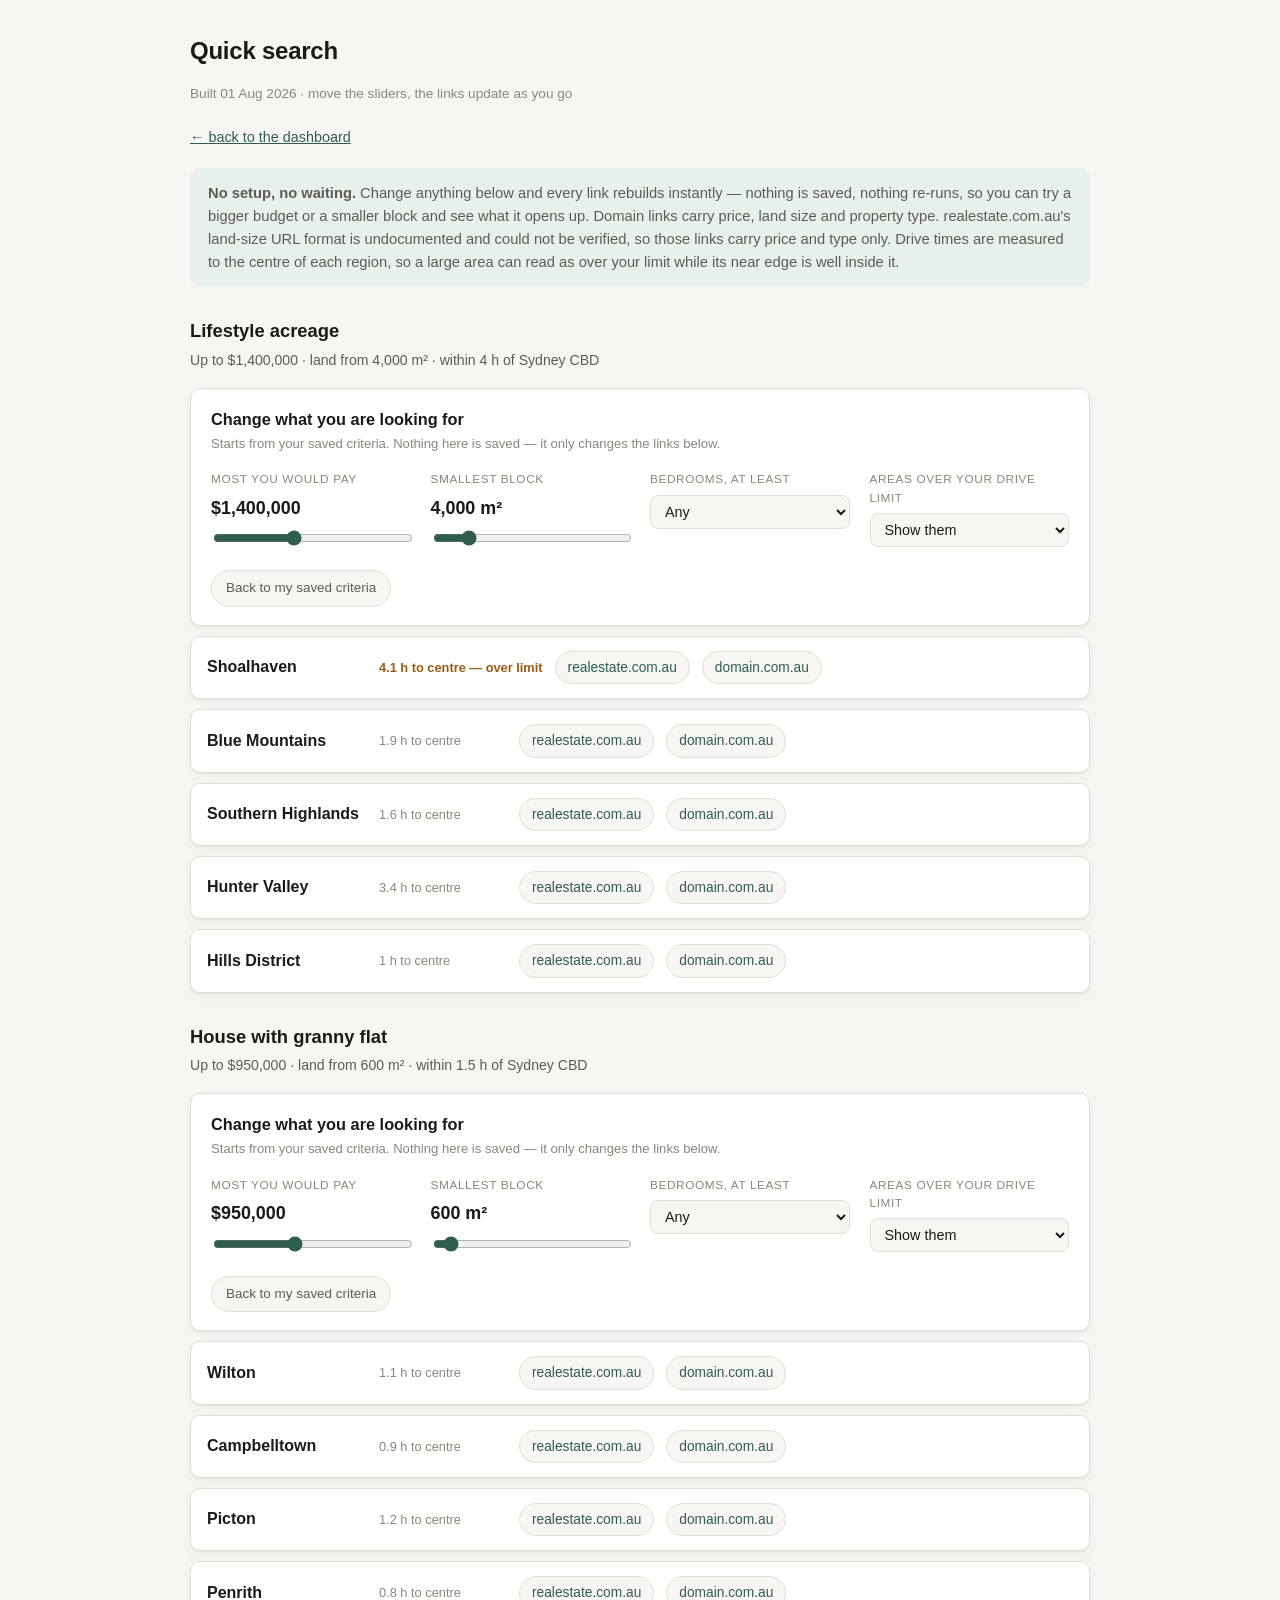
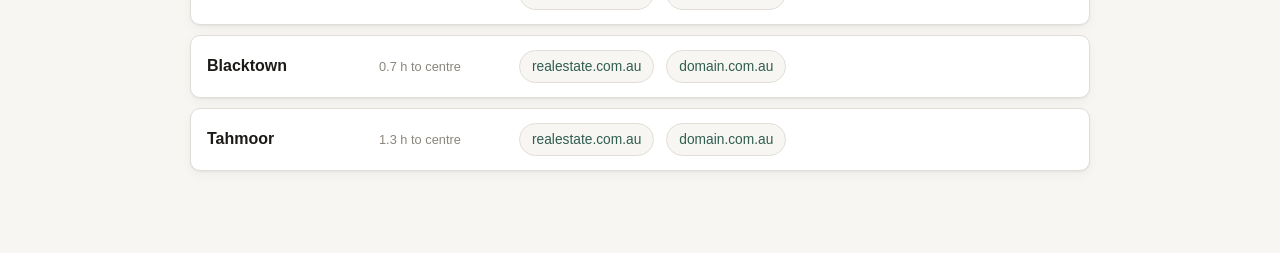
==== commit c8399814: "fix: land slider starts at 450 m2, the granny-flat threshold 450 m2 is roughly the lot size the comp" ====
--- a/docs/search.html
+++ b/docs/search.html
@@ -62,7 +62,7 @@
 <div id="app"></div>
 </div>
 
-<script id="data" type="application/json">{"profiles": [{"key": "lifestyle_acreage", "label": "Lifestyle acreage", "acreage": true, "budget_max": 1400000, "min_land": 4000, "max_drive": 4, "budget_floor": 700000, "budget_ceiling": 2450000, "land_floor": 1000, "land_ceiling": 20000, "land_step": 1000, "regions": [{"name": "Shoalhaven", "hours": 4.1, "estimated": false}, {"name": "Blue Mountains", "hours": 1.9, "estimated": false}, {"name": "Southern Highlands", "hours": 1.6, "estimated": false}, {"name": "Hunter Valley", "hours": 3.4, "estimated": false}, {"name": "Hills District", "hours": 1.0, "estimated": false}]}, {"key": "house_with_granny_flat", "label": "House with granny flat", "acreage": false, "budget_max": 950000, "min_land": 600, "max_drive": 1.5, "budget_floor": 475000, "budget_ceiling": 1650000, "land_floor": 200, "land_ceiling": 3000, "land_step": 50, "regions": [{"name": "Wilton", "hours": 1.1, "estimated": false}, {"name": "Campbelltown", "hours": 0.9, "estimated": false}, {"name": "Picton", "hours": 1.2, "estimated": false}, {"name": "Penrith", "hours": 0.8, "estimated": false}, {"name": "Blacktown", "hours": 0.7, "estimated": false}, {"name": "Tahmoor", "hours": 1.3, "estimated": false}]}]}</script>
+<script id="data" type="application/json">{"profiles": [{"key": "lifestyle_acreage", "label": "Lifestyle acreage", "acreage": true, "budget_max": 1400000, "min_land": 4000, "max_drive": 4, "budget_floor": 700000, "budget_ceiling": 2450000, "land_floor": 1000, "land_ceiling": 20000, "land_step": 1000, "regions": [{"name": "Shoalhaven", "hours": 4.1, "estimated": false}, {"name": "Blue Mountains", "hours": 1.9, "estimated": false}, {"name": "Southern Highlands", "hours": 1.6, "estimated": false}, {"name": "Hunter Valley", "hours": 3.4, "estimated": false}, {"name": "Hills District", "hours": 1.0, "estimated": false}]}, {"key": "house_with_granny_flat", "label": "House with granny flat", "acreage": false, "budget_max": 950000, "min_land": 600, "max_drive": 1.5, "budget_floor": 475000, "budget_ceiling": 1650000, "land_floor": 450, "land_ceiling": 3000, "land_step": 50, "regions": [{"name": "Wilton", "hours": 1.1, "estimated": false}, {"name": "Campbelltown", "hours": 0.9, "estimated": false}, {"name": "Picton", "hours": 1.2, "estimated": false}, {"name": "Penrith", "hours": 0.8, "estimated": false}, {"name": "Blacktown", "hours": 0.7, "estimated": false}, {"name": "Tahmoor", "hours": 1.3, "estimated": false}]}]}</script>
 <script>
 const DATA = JSON.parse(document.getElementById('data').textContent);
 const esc = s => String(s ?? '').replace(/[&<>"']/g, c =>
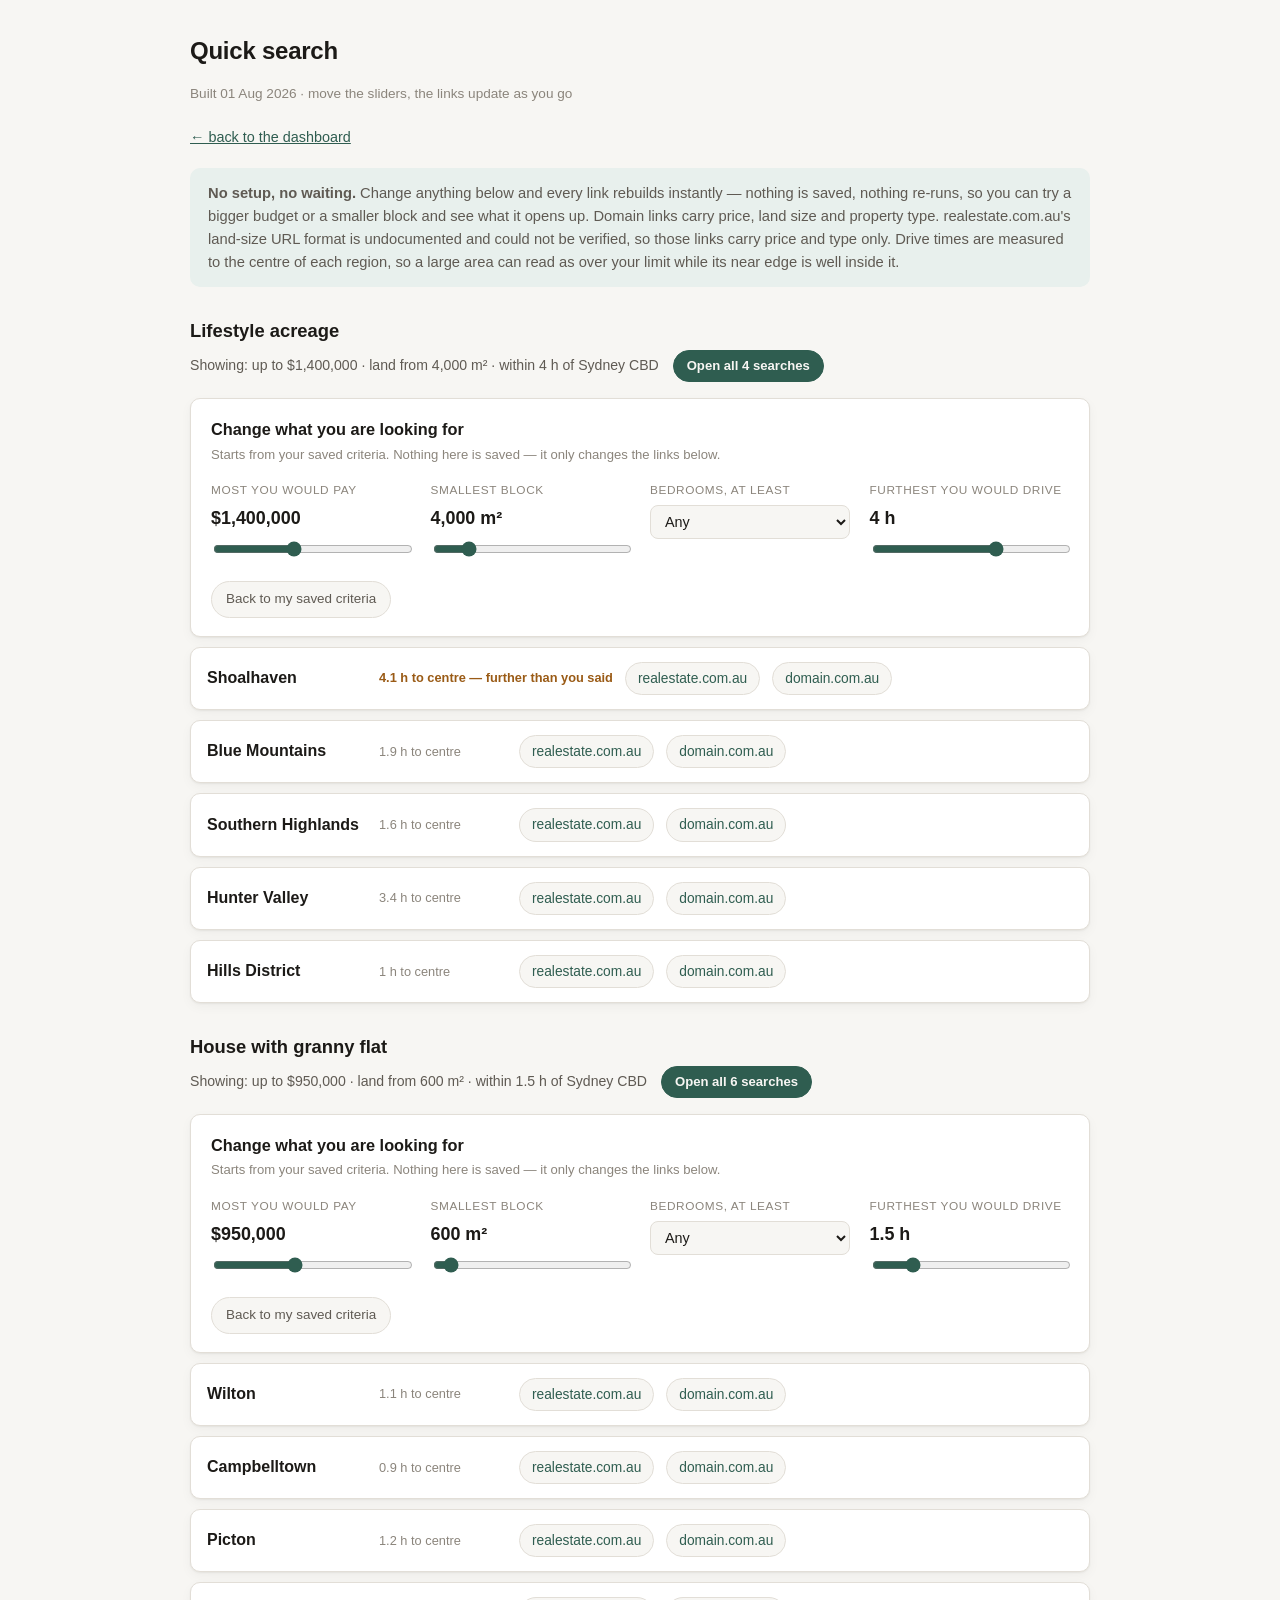
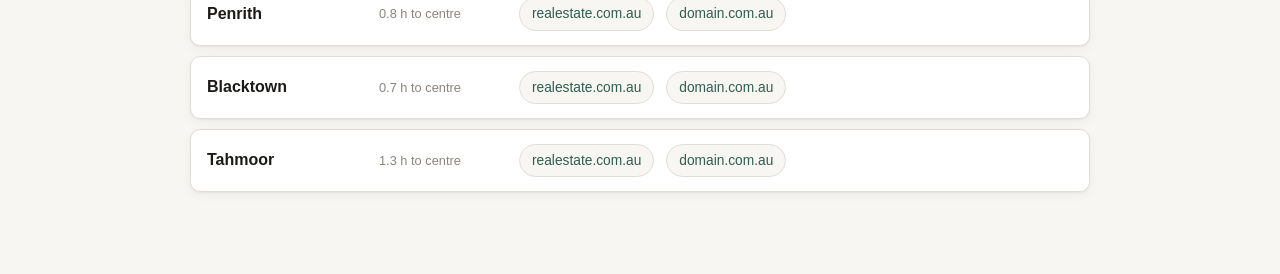
==== commit 782c4176: "feat: drive time becomes a filter; add an open-all-searches button The criteria line read as a fixed" ====
--- a/docs/search.html
+++ b/docs/search.html
@@ -73,7 +73,7 @@
 /* Live filter state, seeded from config.yaml and reset back to it on demand. */
 const state = {};
 DATA.profiles.forEach(p => state[p.key] = {
-  budget: p.budget_max, land: p.min_land, beds: 0, hideOver: false,
+  budget: p.budget_max, land: p.min_land, beds: 0, drive: p.max_drive,
 });
 
 function reaUrl(p, region, s) {
@@ -118,11 +118,10 @@
         </select>
       </div>
       <div class="field">
-        <label for="h-${p.key}">Areas over your drive limit</label>
-        <select id="h-${p.key}" data-p="${p.key}" data-k="hideOver">
-          <option value="false" ${!s.hideOver?'selected':''}>Show them</option>
-          <option value="true" ${s.hideOver?'selected':''}>Hide them</option>
-        </select>
+        <label for="h-${p.key}">Furthest you would drive</label>
+        <div class="val">${s.drive} h</div>
+        <input id="h-${p.key}" type="range" data-p="${p.key}" data-k="drive"
+          min="0.5" max="6" step="0.5" value="${s.drive}">
       </div>
     </div>
     <button class="reset" data-reset="${p.key}">Back to my saved criteria</button>
@@ -132,12 +131,11 @@
 function regions(p) {
   const s = state[p.key];
   return p.regions.map(r => {
-    const over = r.hours !== null && r.hours > p.max_drive;
-    if (over && s.hideOver) return '';
+    const over = r.hours !== null && r.hours > s.drive;
     const drive = r.hours === null
       ? '<span class="drive unk">drive time unknown</span>'
       : `<span class="drive ${over ? 'over' : ''}">${r.hours} h to centre${
-          r.estimated ? ' approx.' : ''}${over ? ' — over limit' : ''}</span>`;
+          r.estimated ? ' approx.' : ''}${over ? ' — further than you said' : ''}</span>`;
     return `<div class="region"><span class="name">${esc(r.name)}</span>${drive}
       <a href="${esc(reaUrl(p, r.name, s))}" target="_blank" rel="noopener noreferrer"
          title="Applies: price + property type${s.beds ? ' + bedrooms' : ''}">realestate.com.au</a>
@@ -151,8 +149,11 @@
   document.getElementById('app').innerHTML = DATA.profiles.map(p => {
     const s = state[p.key];
     return `<h2 class="profile">${esc(p.label)}</h2>
-      <p class="crit">Up to ${money(s.budget)} · land from ${s.land.toLocaleString('en-AU')} m²
-        ${s.beds ? ' · ' + s.beds + '+ bedrooms' : ''} · within ${p.max_drive} h of Sydney CBD</p>
+      <p class="crit">Showing: up to ${money(s.budget)} · land from ${s.land.toLocaleString('en-AU')} m²
+        ${s.beds ? ' · ' + s.beds + '+ bedrooms' : ''} · within ${s.drive} h of Sydney CBD
+        <button class="openall" data-openall="${p.key}">Open all ${
+          p.regions.filter(r => r.hours === null || r.hours <= s.drive).length
+        } searches</button></p>
       ${controls(p)}${regions(p)}`;
   }).join('');
 }
@@ -160,23 +161,31 @@
 document.addEventListener('input', e => {
   const el = e.target.closest('[data-p]');
   if (!el) return;
-  const v = el.dataset.k === 'hideOver' ? el.value === 'true' : Number(el.value);
-  state[el.dataset.p][el.dataset.k] = v;
+  state[el.dataset.p][el.dataset.k] = Number(el.value);
   render();
 });
 document.addEventListener('change', e => {
   const el = e.target.closest('select[data-p]');
-  if (el) {
-    state[el.dataset.p][el.dataset.k] =
-      el.dataset.k === 'hideOver' ? el.value === 'true' : Number(el.value);
-    render();
-  }
+  if (el) { state[el.dataset.p][el.dataset.k] = Number(el.value); render(); }
+});
+
+/* Opens one tab per region on the portal that carries the most filters.
+   Browsers block bulk window.open unless it is inside a real click handler,
+   which this is; some still cap it, hence the note in the button's title. */
+document.addEventListener('click', e => {
+  const btn = e.target.closest('[data-openall]');
+  if (!btn) return;
+  const p = DATA.profiles.find(x => x.key === btn.dataset.openall);
+  const s = state[p.key];
+  p.regions
+    .filter(r => r.hours === null || r.hours <= s.drive)
+    .forEach(r => window.open(domainUrl(p, r.name, s), '_blank', 'noopener'));
 });
 document.addEventListener('click', e => {
   const btn = e.target.closest('[data-reset]');
   if (!btn) return;
   const p = DATA.profiles.find(x => x.key === btn.dataset.reset);
-  state[p.key] = { budget: p.budget_max, land: p.min_land, beds: 0, hideOver: false };
+  state[p.key] = { budget: p.budget_max, land: p.min_land, beds: 0, drive: p.max_drive };
   render();
 });
 
--- a/docs/assets/style.css
+++ b/docs/assets/style.css
@@ -320,3 +320,7 @@
 .region .drive.ok { color: var(--ink-faint); }
 .region .drive.over { color: var(--warn); font-weight: 600; }
 .region .drive.unk { color: var(--ink-faint); font-style: italic; }
+.openall{font:inherit;font-size:.82rem;margin-left:10px;padding:5px 13px;cursor:pointer;
+  border:1px solid var(--accent);border-radius:999px;background:var(--accent);color:var(--bg);
+  font-weight:600}
+.openall:hover{filter:brightness(1.1)}
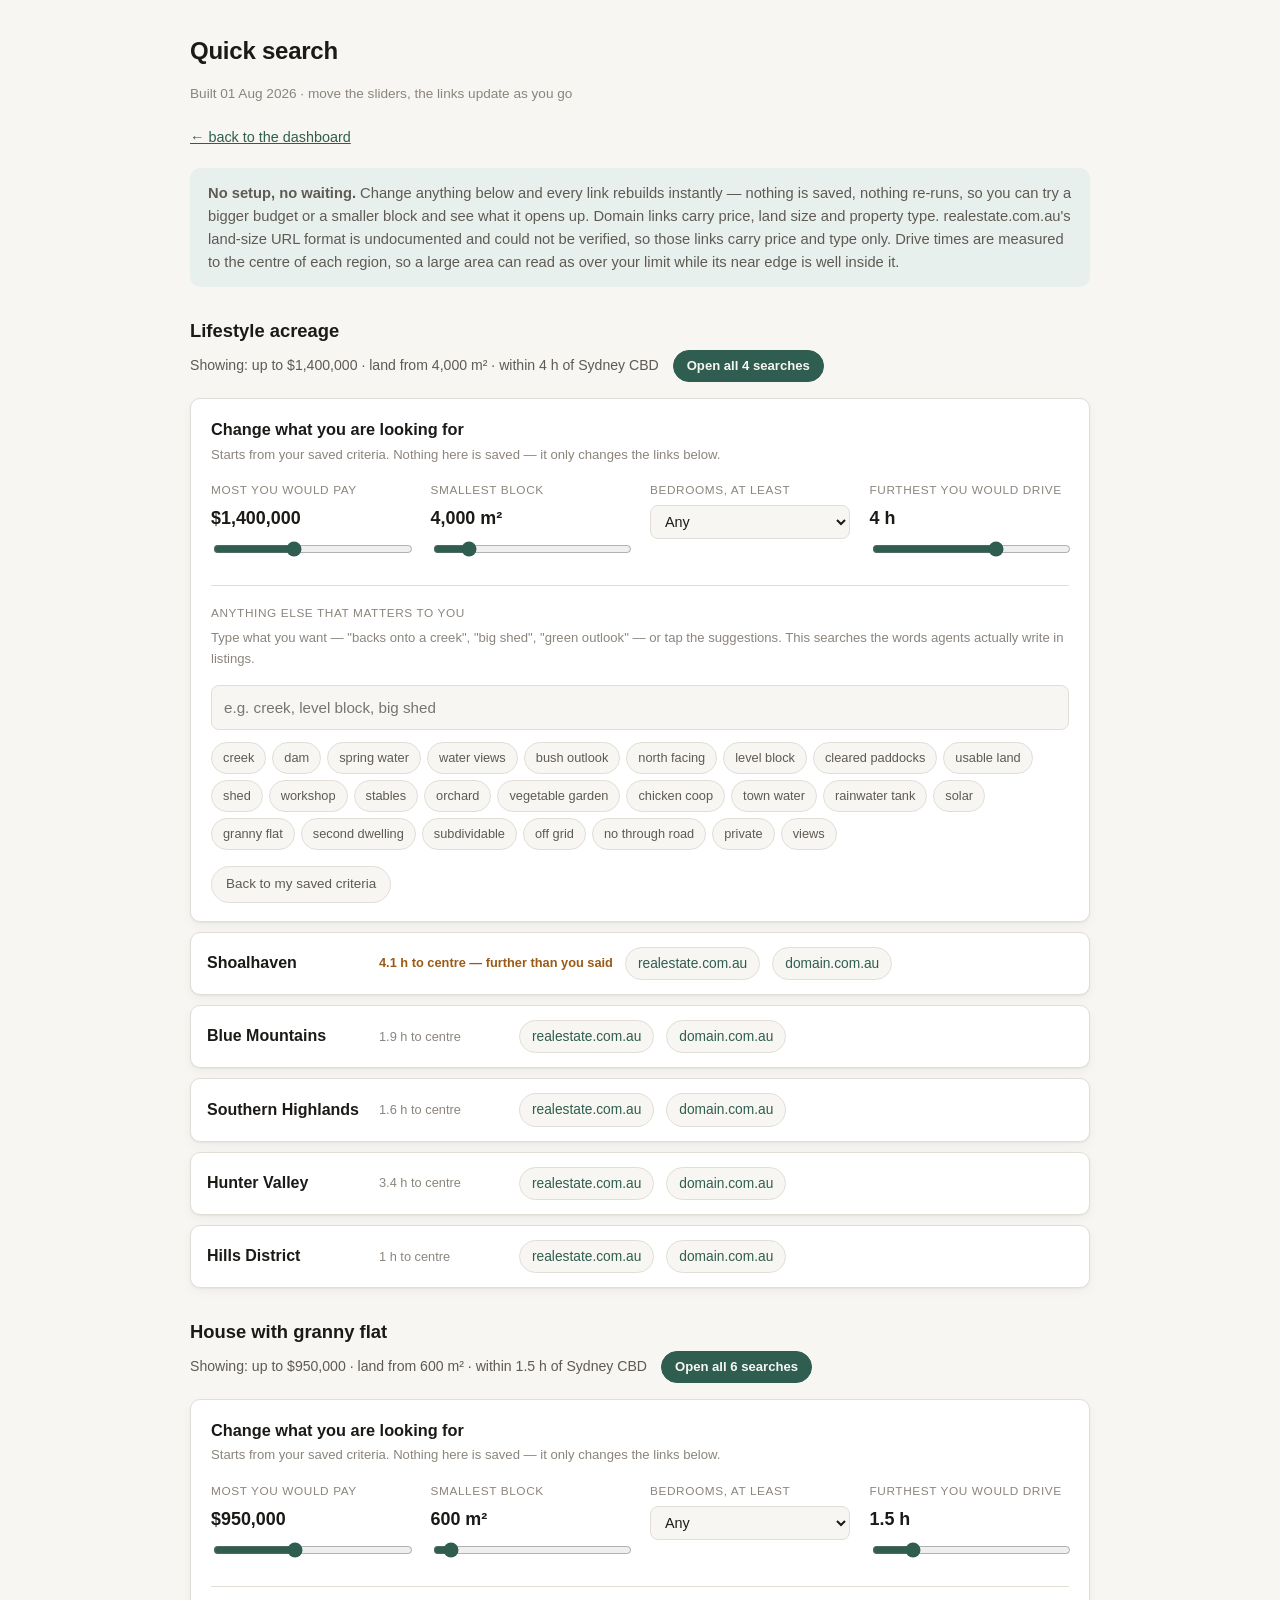
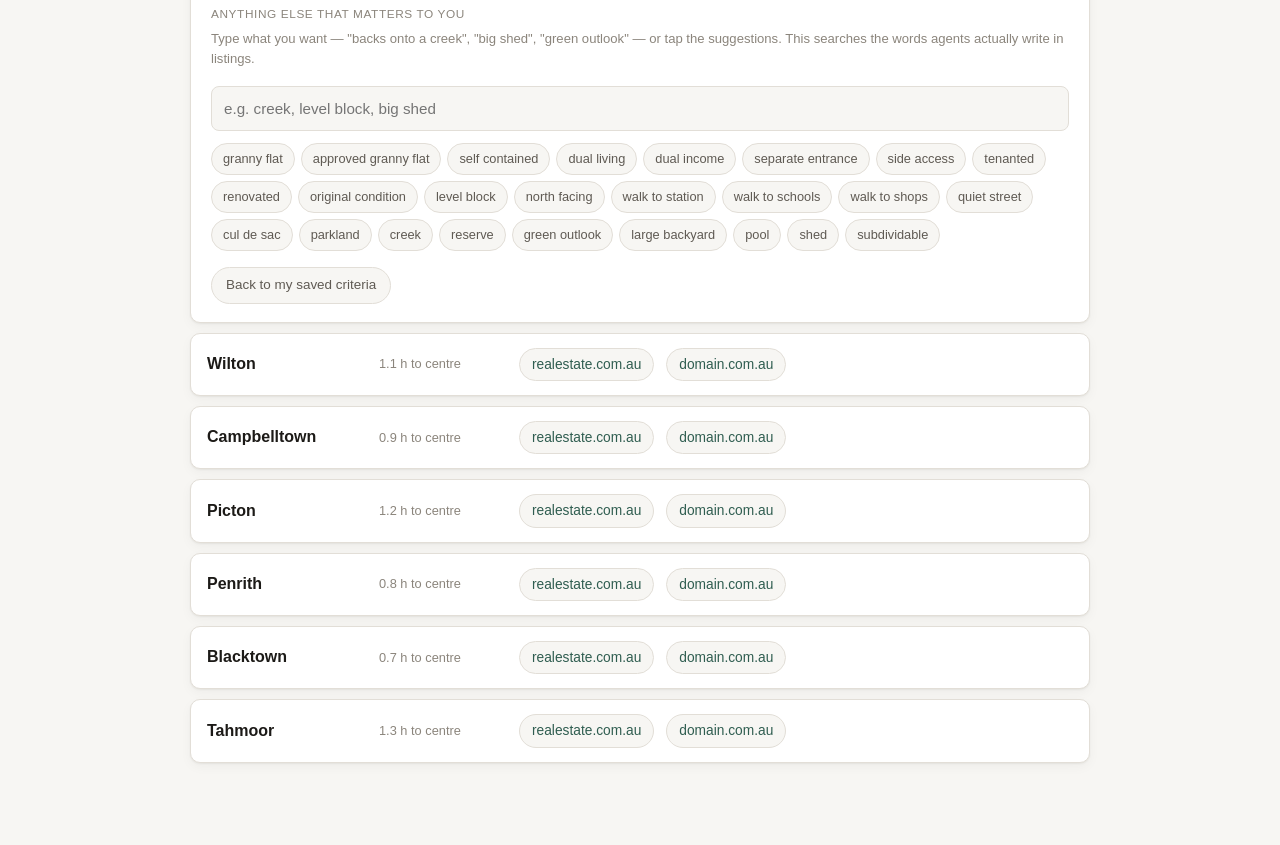
==== commit f2c86936: "feat: free-text and tap-to-add feature search on the quick-search page Adds a text box plus 25 curat" ====
--- a/docs/search.html
+++ b/docs/search.html
@@ -62,7 +62,7 @@
 <div id="app"></div>
 </div>
 
-<script id="data" type="application/json">{"profiles": [{"key": "lifestyle_acreage", "label": "Lifestyle acreage", "acreage": true, "budget_max": 1400000, "min_land": 4000, "max_drive": 4, "budget_floor": 700000, "budget_ceiling": 2450000, "land_floor": 1000, "land_ceiling": 20000, "land_step": 1000, "regions": [{"name": "Shoalhaven", "hours": 4.1, "estimated": false}, {"name": "Blue Mountains", "hours": 1.9, "estimated": false}, {"name": "Southern Highlands", "hours": 1.6, "estimated": false}, {"name": "Hunter Valley", "hours": 3.4, "estimated": false}, {"name": "Hills District", "hours": 1.0, "estimated": false}]}, {"key": "house_with_granny_flat", "label": "House with granny flat", "acreage": false, "budget_max": 950000, "min_land": 600, "max_drive": 1.5, "budget_floor": 475000, "budget_ceiling": 1650000, "land_floor": 450, "land_ceiling": 3000, "land_step": 50, "regions": [{"name": "Wilton", "hours": 1.1, "estimated": false}, {"name": "Campbelltown", "hours": 0.9, "estimated": false}, {"name": "Picton", "hours": 1.2, "estimated": false}, {"name": "Penrith", "hours": 0.8, "estimated": false}, {"name": "Blacktown", "hours": 0.7, "estimated": false}, {"name": "Tahmoor", "hours": 1.3, "estimated": false}]}]}</script>
+<script id="data" type="application/json">{"profiles": [{"key": "lifestyle_acreage", "label": "Lifestyle acreage", "acreage": true, "budget_max": 1400000, "min_land": 4000, "max_drive": 4, "budget_floor": 700000, "budget_ceiling": 2450000, "land_floor": 1000, "land_ceiling": 20000, "land_step": 1000, "regions": [{"name": "Shoalhaven", "hours": 4.1, "estimated": false}, {"name": "Blue Mountains", "hours": 1.9, "estimated": false}, {"name": "Southern Highlands", "hours": 1.6, "estimated": false}, {"name": "Hunter Valley", "hours": 3.4, "estimated": false}, {"name": "Hills District", "hours": 1.0, "estimated": false}], "features": ["creek", "dam", "spring water", "water views", "bush outlook", "north facing", "level block", "cleared paddocks", "usable land", "shed", "workshop", "stables", "orchard", "vegetable garden", "chicken coop", "town water", "rainwater tank", "solar", "granny flat", "second dwelling", "subdividable", "off grid", "no through road", "private", "views"]}, {"key": "house_with_granny_flat", "label": "House with granny flat", "acreage": false, "budget_max": 950000, "min_land": 600, "max_drive": 1.5, "budget_floor": 475000, "budget_ceiling": 1650000, "land_floor": 450, "land_ceiling": 3000, "land_step": 50, "regions": [{"name": "Wilton", "hours": 1.1, "estimated": false}, {"name": "Campbelltown", "hours": 0.9, "estimated": false}, {"name": "Picton", "hours": 1.2, "estimated": false}, {"name": "Penrith", "hours": 0.8, "estimated": false}, {"name": "Blacktown", "hours": 0.7, "estimated": false}, {"name": "Tahmoor", "hours": 1.3, "estimated": false}], "features": ["granny flat", "approved granny flat", "self contained", "dual living", "dual income", "separate entrance", "side access", "tenanted", "renovated", "original condition", "level block", "north facing", "walk to station", "walk to schools", "walk to shops", "quiet street", "cul de sac", "parkland", "creek", "reserve", "green outlook", "large backyard", "pool", "shed", "subdividable"]}]}</script>
 <script>
 const DATA = JSON.parse(document.getElementById('data').textContent);
 const esc = s => String(s ?? '').replace(/[&<>"']/g, c =>
@@ -74,7 +74,32 @@
 const state = {};
 DATA.profiles.forEach(p => state[p.key] = {
   budget: p.budget_max, land: p.min_land, beds: 0, drive: p.max_drive,
-});
+  text: '', picked: [],
+});
+
+/* Everything the user asked for, free text plus tapped chips, de-duplicated. */
+function terms(s) {
+  const typed = (s.text || '').split(/[,;]+/).map(t => t.trim()).filter(Boolean);
+  return [...new Set([...s.picked, ...typed])];
+}
+
+/* A site-scoped Google query the user clicks. The portals reject automated
+   requests and accept no keyword parameter in a link, so a human-clicked search
+   is the only route free text has. Nothing here fetches or parses results. */
+function keywordSearchUrl(p, s) {
+  const sites = ['realestate.com.au','domain.com.au','allhomes.com.au','ratemyagent.com.au'];
+  const regions = p.regions.filter(r => r.hours === null || r.hours <= s.drive)
+                           .map(r => r.name);
+  const words = terms(s).map(t => `"${t}"`).join(' ');
+  const q = [
+    p.acreage ? 'acreage OR "rural lifestyle"' : '"granny flat" OR "dual living"',
+    words,
+    '(' + regions.map(r => `"${r}"`).join(' OR ') + ')',
+    'NSW "for sale"',
+    '(' + sites.map(x => 'site:' + x).join(' OR ') + ')',
+  ].join(' ');
+  return 'https://www.google.com/search?q=' + encodeURIComponent(q);
+}
 
 function reaUrl(p, region, s) {
   const type = p.acreage ? 'property-acreage+semi-rural' : 'property-house';
@@ -123,6 +148,23 @@
         <input id="h-${p.key}" type="range" data-p="${p.key}" data-k="drive"
           min="0.5" max="6" step="0.5" value="${s.drive}">
       </div>
+    </div>
+    <div class="extras">
+      <label for="k-${p.key}">Anything else that matters to you</label>
+      <p class="hint">Type what you want — "backs onto a creek", "big shed", "green outlook" —
+        or tap the suggestions. This searches the words agents actually write in listings.</p>
+      <input id="k-${p.key}" type="text" class="kw" data-p="${p.key}" data-k="text"
+        placeholder="e.g. creek, level block, big shed" value="${esc(s.text)}">
+      <div class="chips">${p.features.map(f =>
+        `<button class="chip ${s.picked.includes(f) ? 'on' : ''}"
+           data-chip="${p.key}" data-f="${esc(f)}">${esc(f)}</button>`).join('')}</div>
+      ${terms(s).length ? `<div class="kwgo">
+        <button class="openall" data-kw="${p.key}">Search these words across your areas</button>
+        <span class="kwnote">Opens Google, scoped to the property sites. The portals accept
+          no keyword in a link, so this is the only route free text has. Expect a mix of
+          individual listings and the portals' own category pages — scroll past the category
+          pages, or add a suburb name to sharpen it.</span>
+      </div>` : ''}
     </div>
     <button class="reset" data-reset="${p.key}">Back to my saved criteria</button>
   </div>`;
@@ -161,8 +203,33 @@
 document.addEventListener('input', e => {
   const el = e.target.closest('[data-p]');
   if (!el) return;
+  if (el.dataset.k === 'text') {
+    // Re-rendering on every keystroke would steal focus mid-word, so update
+    // state quietly and only refresh the button that depends on it.
+    state[el.dataset.p].text = el.value;
+    const box = el.closest('.extras').querySelector('.kwgo');
+    const need = terms(state[el.dataset.p]).length > 0;
+    if (need && !box) render();
+    else if (!need && box) render();
+    return;
+  }
   state[el.dataset.p][el.dataset.k] = Number(el.value);
   render();
+});
+
+document.addEventListener('click', e => {
+  const chip = e.target.closest('[data-chip]');
+  if (chip) {
+    const s = state[chip.dataset.chip], f = chip.dataset.f;
+    s.picked = s.picked.includes(f) ? s.picked.filter(x => x !== f) : [...s.picked, f];
+    render();
+    return;
+  }
+  const kw = e.target.closest('[data-kw]');
+  if (kw) {
+    const p = DATA.profiles.find(x => x.key === kw.dataset.kw);
+    window.open(keywordSearchUrl(p, state[p.key]), '_blank', 'noopener');
+  }
 });
 document.addEventListener('change', e => {
   const el = e.target.closest('select[data-p]');
@@ -185,7 +252,8 @@
   const btn = e.target.closest('[data-reset]');
   if (!btn) return;
   const p = DATA.profiles.find(x => x.key === btn.dataset.reset);
-  state[p.key] = { budget: p.budget_max, land: p.min_land, beds: 0, drive: p.max_drive };
+  state[p.key] = { budget: p.budget_max, land: p.min_land, beds: 0, drive: p.max_drive,
+    text: '', picked: [] };
   render();
 });
 
--- a/docs/assets/style.css
+++ b/docs/assets/style.css
@@ -324,3 +324,16 @@
   border:1px solid var(--accent);border-radius:999px;background:var(--accent);color:var(--bg);
   font-weight:600}
 .openall:hover{filter:brightness(1.1)}
+.extras{margin-top:20px;padding-top:18px;border-top:1px solid var(--border)}
+.extras label{display:block;font-size:.74rem;letter-spacing:.05em;text-transform:uppercase;
+  color:var(--ink-faint);margin-bottom:6px}
+.kw{width:100%;font:inherit;font-size:.95rem;padding:10px 12px;border:1px solid var(--border);
+  border-radius:8px;background:var(--bg);color:var(--ink)}
+.kw:focus{outline:2px solid var(--accent);outline-offset:1px;border-color:var(--accent)}
+.chips{display:flex;flex-wrap:wrap;gap:6px;margin-top:12px}
+.chip{font:inherit;font-size:.8rem;padding:5px 11px;cursor:pointer;border-radius:999px;
+  border:1px solid var(--border);background:var(--bg);color:var(--ink-soft)}
+.chip:hover{border-color:var(--accent);color:var(--accent)}
+.chip.on{background:var(--accent);border-color:var(--accent);color:var(--bg);font-weight:600}
+.kwgo{margin-top:14px;display:flex;align-items:center;gap:12px;flex-wrap:wrap}
+.kwnote{font-size:.78rem;color:var(--ink-faint);flex:1;min-width:220px}
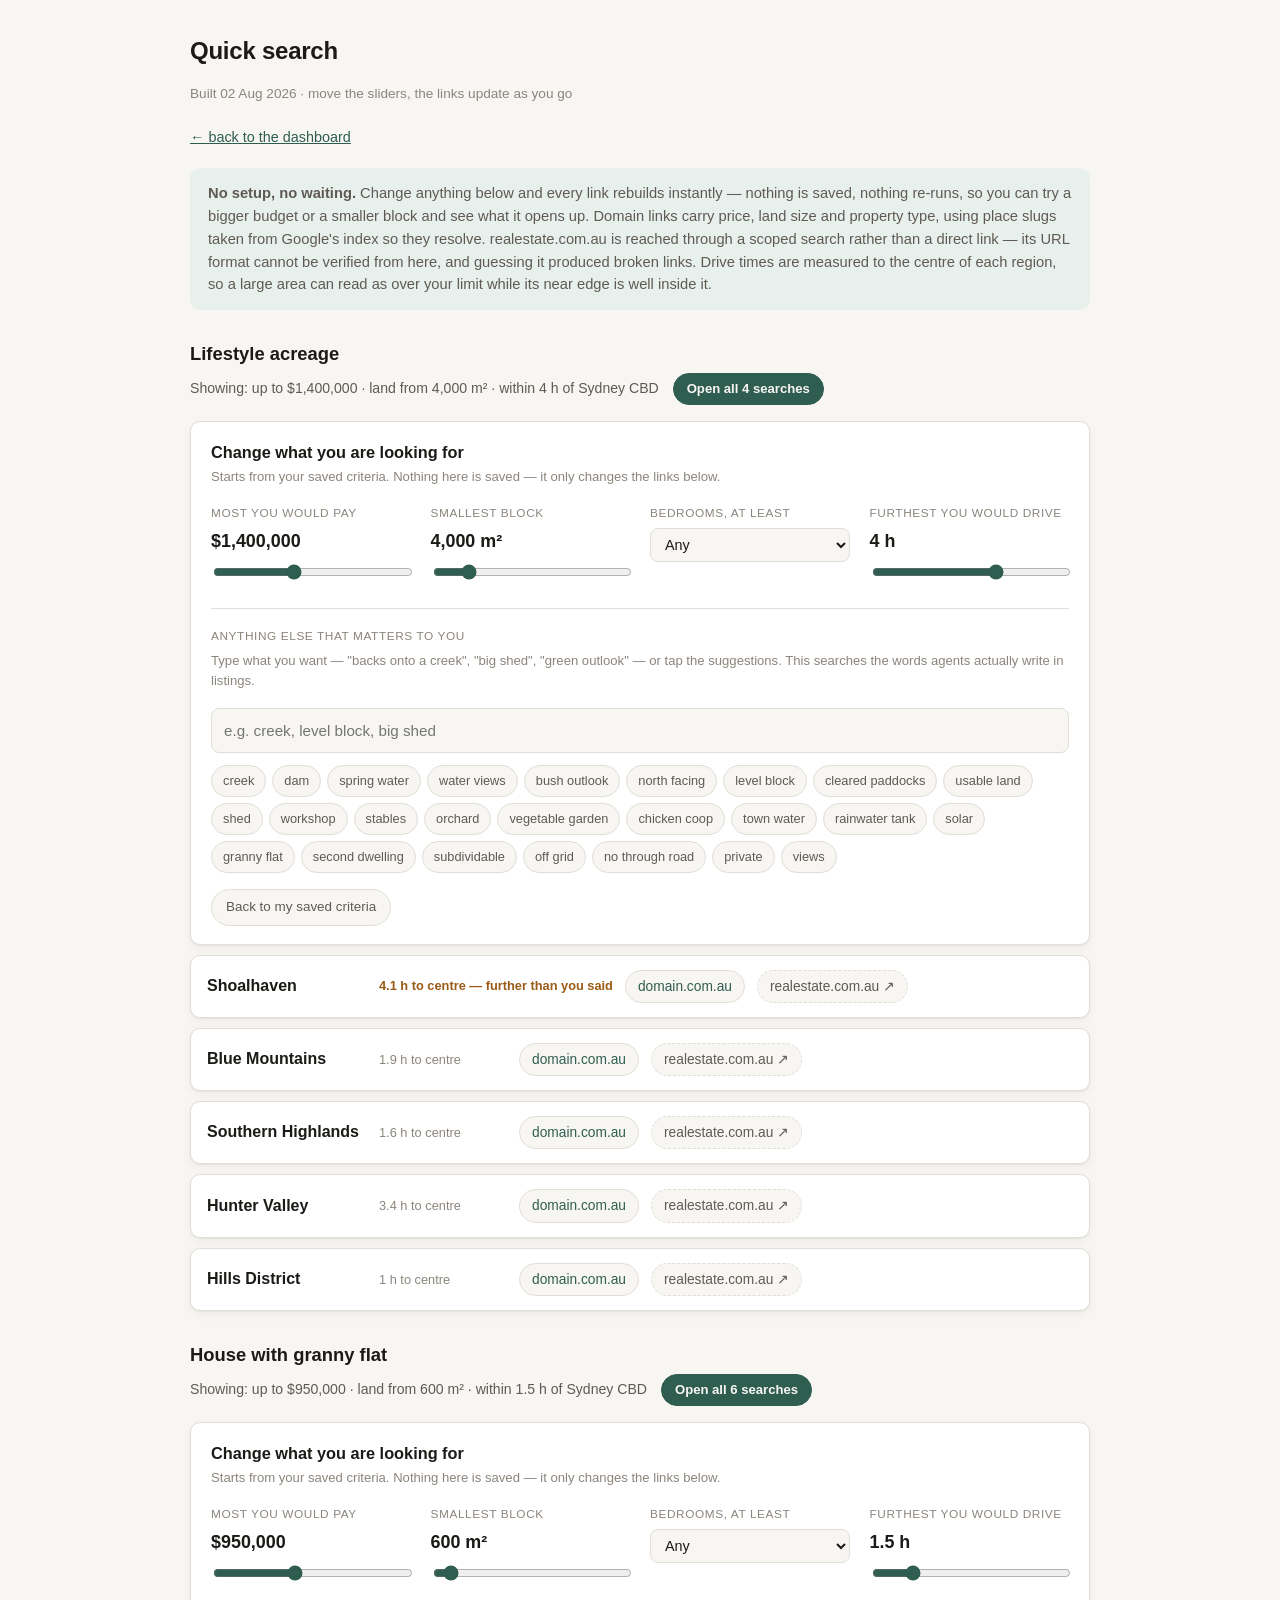
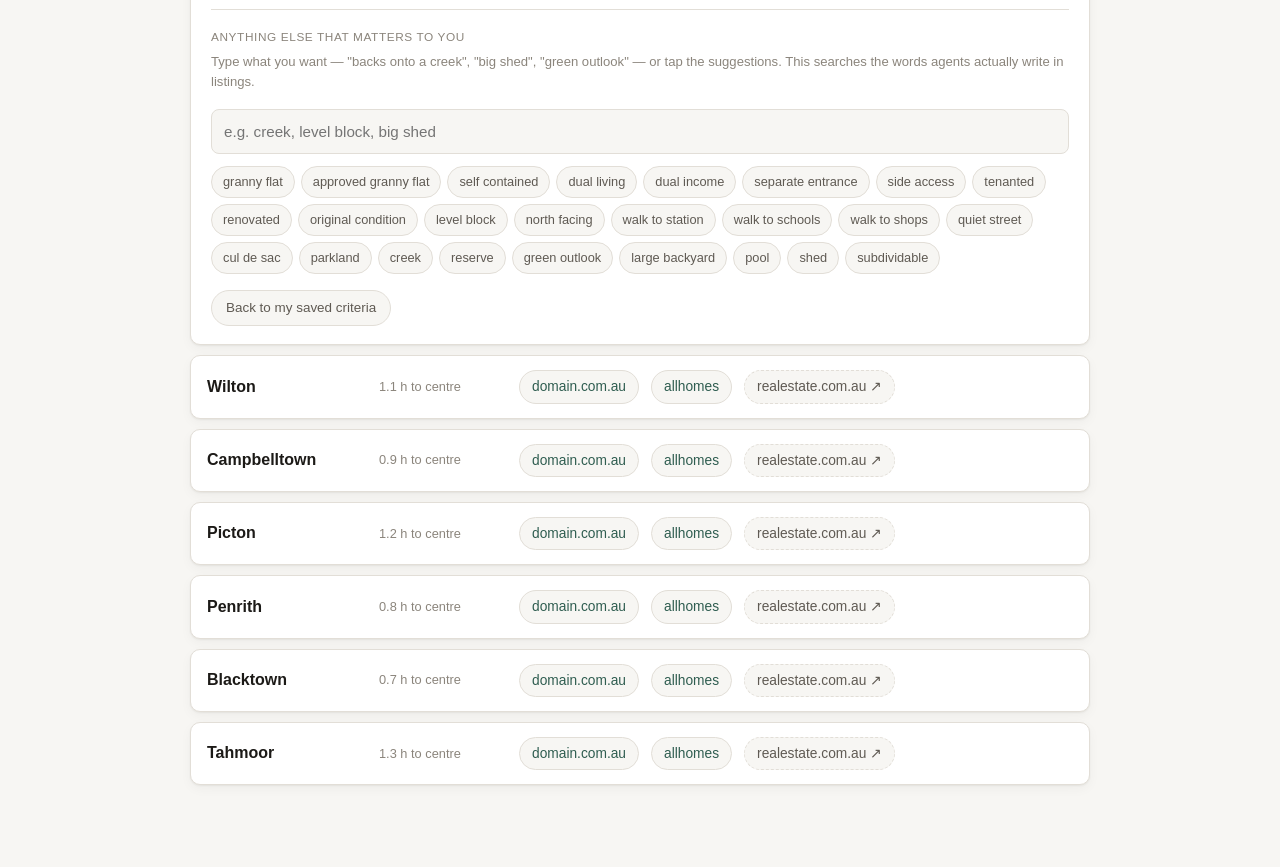
==== commit d27585fe: "fix: portal links 404'd — build them from verified slugs, not guessed ones The links were built by l" ====
--- a/docs/search.html
+++ b/docs/search.html
@@ -48,21 +48,22 @@
 </style></head>
 <body><div class="wrap">
 <h1>Quick search</h1>
-<p class="meta">Built 01 Aug 2026 · move the sliders, the links update as you go</p>
+<p class="meta">Built 02 Aug 2026 · move the sliders, the links update as you go</p>
 <p class="nav"><a href="index.html">← back to the dashboard</a></p>
 
 <div class="note"><strong>No setup, no waiting.</strong> Change anything below and every
 link rebuilds instantly — nothing is saved, nothing re-runs, so you can try a bigger budget
 or a smaller block and see what it opens up. Domain links carry price, land size and
-property type. realestate.com.au's land-size URL format is undocumented and could not be
-verified, so those links carry price and type only. Drive times are measured to the centre
+property type, using place slugs taken from Google's index so they resolve. realestate.com.au
+is reached through a scoped search rather than a direct link — its URL format cannot be
+verified from here, and guessing it produced broken links. Drive times are measured to the centre
 of each region, so a large area can read as over your limit while its near edge is well
 inside it.</div>
 
 <div id="app"></div>
 </div>
 
-<script id="data" type="application/json">{"profiles": [{"key": "lifestyle_acreage", "label": "Lifestyle acreage", "acreage": true, "budget_max": 1400000, "min_land": 4000, "max_drive": 4, "budget_floor": 700000, "budget_ceiling": 2450000, "land_floor": 1000, "land_ceiling": 20000, "land_step": 1000, "regions": [{"name": "Shoalhaven", "hours": 4.1, "estimated": false}, {"name": "Blue Mountains", "hours": 1.9, "estimated": false}, {"name": "Southern Highlands", "hours": 1.6, "estimated": false}, {"name": "Hunter Valley", "hours": 3.4, "estimated": false}, {"name": "Hills District", "hours": 1.0, "estimated": false}], "features": ["creek", "dam", "spring water", "water views", "bush outlook", "north facing", "level block", "cleared paddocks", "usable land", "shed", "workshop", "stables", "orchard", "vegetable garden", "chicken coop", "town water", "rainwater tank", "solar", "granny flat", "second dwelling", "subdividable", "off grid", "no through road", "private", "views"]}, {"key": "house_with_granny_flat", "label": "House with granny flat", "acreage": false, "budget_max": 950000, "min_land": 600, "max_drive": 1.5, "budget_floor": 475000, "budget_ceiling": 1650000, "land_floor": 450, "land_ceiling": 3000, "land_step": 50, "regions": [{"name": "Wilton", "hours": 1.1, "estimated": false}, {"name": "Campbelltown", "hours": 0.9, "estimated": false}, {"name": "Picton", "hours": 1.2, "estimated": false}, {"name": "Penrith", "hours": 0.8, "estimated": false}, {"name": "Blacktown", "hours": 0.7, "estimated": false}, {"name": "Tahmoor", "hours": 1.3, "estimated": false}], "features": ["granny flat", "approved granny flat", "self contained", "dual living", "dual income", "separate entrance", "side access", "tenanted", "renovated", "original condition", "level block", "north facing", "walk to station", "walk to schools", "walk to shops", "quiet street", "cul de sac", "parkland", "creek", "reserve", "green outlook", "large backyard", "pool", "shed", "subdividable"]}]}</script>
+<script id="data" type="application/json">{"profiles": [{"key": "lifestyle_acreage", "label": "Lifestyle acreage", "acreage": true, "budget_max": 1400000, "min_land": 4000, "max_drive": 4, "budget_floor": 700000, "budget_ceiling": 2450000, "land_floor": 1000, "land_ceiling": 20000, "land_step": 1000, "regions": [{"name": "Shoalhaven", "hours": 4.1, "estimated": false, "slug": "shoalhaven-nsw", "is_suburb": false}, {"name": "Blue Mountains", "hours": 1.9, "estimated": false, "slug": "blue-mountains-and-surrounds-nsw", "is_suburb": false}, {"name": "Southern Highlands", "hours": 1.6, "estimated": false, "slug": "southern-highlands-nsw", "is_suburb": false}, {"name": "Hunter Valley", "hours": 3.4, "estimated": false, "slug": "hunter-valley-lower-nsw", "is_suburb": false}, {"name": "Hills District", "hours": 1.0, "estimated": false, "slug": "hills-nsw", "is_suburb": false}], "features": ["creek", "dam", "spring water", "water views", "bush outlook", "north facing", "level block", "cleared paddocks", "usable land", "shed", "workshop", "stables", "orchard", "vegetable garden", "chicken coop", "town water", "rainwater tank", "solar", "granny flat", "second dwelling", "subdividable", "off grid", "no through road", "private", "views"]}, {"key": "house_with_granny_flat", "label": "House with granny flat", "acreage": false, "budget_max": 950000, "min_land": 600, "max_drive": 1.5, "budget_floor": 475000, "budget_ceiling": 1650000, "land_floor": 450, "land_ceiling": 3000, "land_step": 50, "regions": [{"name": "Wilton", "hours": 1.1, "estimated": false, "slug": "wilton-nsw-2571", "is_suburb": true}, {"name": "Campbelltown", "hours": 0.9, "estimated": false, "slug": "campbelltown-nsw-2560", "is_suburb": true}, {"name": "Picton", "hours": 1.2, "estimated": false, "slug": "picton-nsw-2571", "is_suburb": true}, {"name": "Penrith", "hours": 0.8, "estimated": false, "slug": "penrith-nsw-2750", "is_suburb": true}, {"name": "Blacktown", "hours": 0.7, "estimated": false, "slug": "blacktown-nsw-2148", "is_suburb": true}, {"name": "Tahmoor", "hours": 1.3, "estimated": false, "slug": "tahmoor-nsw-2573", "is_suburb": true}], "features": ["granny flat", "approved granny flat", "self contained", "dual living", "dual income", "separate entrance", "side access", "tenanted", "renovated", "original condition", "level block", "north facing", "walk to station", "walk to schools", "walk to shops", "quiet street", "cul de sac", "parkland", "creek", "reserve", "green outlook", "large backyard", "pool", "shed", "subdividable"]}]}</script>
 <script>
 const DATA = JSON.parse(document.getElementById('data').textContent);
 const esc = s => String(s ?? '').replace(/[&<>"']/g, c =>
@@ -101,18 +102,34 @@
   return 'https://www.google.com/search?q=' + encodeURIComponent(q);
 }
 
-function reaUrl(p, region, s) {
-  const type = p.acreage ? 'property-acreage+semi-rural' : 'property-house';
-  const beds = s.beds ? `-with-${s.beds}-bedrooms` : '';
-  return `https://www.realestate.com.au/buy/${type}${beds}-between-0-${s.budget}`
-       + `-in-${slug(region)},+nsw/list-1`;
-}
-
-function domainUrl(p, region, s) {
-  const type = p.acreage ? 'acreage-semi-rural,rural' : 'house,duplex,semi-detached';
+/* Domain, built from a slug taken out of Google's index. Property type is a
+   PATH segment on Domain, not a query parameter — /sale/<place>/house/ — which
+   is what the earlier version got wrong along with the missing postcode. */
+function domainUrl(p, r, s) {
+  if (!r.slug) return null;
+  const type = p.acreage ? 'acreage-semi-rural' : 'house';
   const beds = s.beds ? `&bedrooms=${s.beds}-any` : '';
-  return `https://www.domain.com.au/sale/${slug(region)}-nsw/?price=0-${s.budget}`
-       + `&landsize=${s.land}-any&landsizeunit=m2&ptype=${type}${beds}&excludeunderoffer=1`;
+  return `https://www.domain.com.au/sale/${r.slug}/${type}/`
+       + `?price=0-${s.budget}&landsize=${s.land}-any&landsizeunit=m2${beds}`
+       + `&excludeunderoffer=1`;
+}
+
+/* allhomes publishes suburb pages only, on the same slug shape. */
+function allhomesUrl(p, r, s) {
+  if (!r.slug || !r.is_suburb) return null;
+  return `https://www.allhomes.com.au/sale/${r.slug}/`;
+}
+
+/* realestate.com.au is deliberately NOT linked directly. Its URL grammar is
+   undocumented, it answers 429 to curl, it is blocked in the browser here, and
+   it is excluded from the search index this project can reach — so there is no
+   way to confirm a URL before shipping it. Guessing produced the 404s. A
+   site-scoped search always resolves and lands on the same listings. */
+function reaSearchUrl(p, r, s) {
+  const words = terms(s).map(t => `"${t}"`).join(' ');
+  const q = `${p.acreage ? 'acreage' : '"granny flat" OR house'} "${r.name}" NSW `
+          + `"for sale" ${words} site:realestate.com.au`;
+  return 'https://www.google.com/search?q=' + encodeURIComponent(q);
 }
 
 function controls(p) {
@@ -178,12 +195,18 @@
       ? '<span class="drive unk">drive time unknown</span>'
       : `<span class="drive ${over ? 'over' : ''}">${r.hours} h to centre${
           r.estimated ? ' approx.' : ''}${over ? ' — further than you said' : ''}</span>`;
-    return `<div class="region"><span class="name">${esc(r.name)}</span>${drive}
-      <a href="${esc(reaUrl(p, r.name, s))}" target="_blank" rel="noopener noreferrer"
-         title="Applies: price + property type${s.beds ? ' + bedrooms' : ''}">realestate.com.au</a>
-      <a href="${esc(domainUrl(p, r.name, s))}" target="_blank" rel="noopener noreferrer"
-         title="Applies: price + property type + land size${s.beds ? ' + bedrooms' : ''}">domain.com.au</a>
-    </div>`;
+
+    const links = [];
+    const dom = domainUrl(p, r, s);
+    if (dom) links.push(`<a href="${esc(dom)}" target="_blank" rel="noopener noreferrer"
+      title="Domain — price, property type, land size${s.beds ? ', bedrooms' : ''}">domain.com.au</a>`);
+    const ah = allhomesUrl(p, r, s);
+    if (ah) links.push(`<a href="${esc(ah)}" target="_blank" rel="noopener noreferrer"
+      title="allhomes — suburb listings, set filters on their page">allhomes</a>`);
+    links.push(`<a href="${esc(reaSearchUrl(p, r, s))}" target="_blank" rel="noopener noreferrer"
+      class="viasearch" title="Searches realestate.com.au via Google — their link format cannot be verified, so a direct link risks a 404">realestate.com.au ↗</a>`);
+
+    return `<div class="region"><span class="name">${esc(r.name)}</span>${drive}${links.join('')}</div>`;
   }).join('');
 }
 
@@ -194,7 +217,7 @@
       <p class="crit">Showing: up to ${money(s.budget)} · land from ${s.land.toLocaleString('en-AU')} m²
         ${s.beds ? ' · ' + s.beds + '+ bedrooms' : ''} · within ${s.drive} h of Sydney CBD
         <button class="openall" data-openall="${p.key}">Open all ${
-          p.regions.filter(r => r.hours === null || r.hours <= s.drive).length
+          p.regions.filter(r => (r.hours === null || r.hours <= s.drive) && domainUrl(p, r, s)).length
         } searches</button></p>
       ${controls(p)}${regions(p)}`;
   }).join('');
@@ -245,8 +268,8 @@
   const p = DATA.profiles.find(x => x.key === btn.dataset.openall);
   const s = state[p.key];
   p.regions
-    .filter(r => r.hours === null || r.hours <= s.drive)
-    .forEach(r => window.open(domainUrl(p, r.name, s), '_blank', 'noopener'));
+    .filter(r => (r.hours === null || r.hours <= s.drive) && domainUrl(p, r, s))
+    .forEach(r => window.open(domainUrl(p, r, s), '_blank', 'noopener'));
 });
 document.addEventListener('click', e => {
   const btn = e.target.closest('[data-reset]');
--- a/docs/assets/style.css
+++ b/docs/assets/style.css
@@ -337,3 +337,5 @@
 .chip.on{background:var(--accent);border-color:var(--accent);color:var(--bg);font-weight:600}
 .kwgo{margin-top:14px;display:flex;align-items:center;gap:12px;flex-wrap:wrap}
 .kwnote{font-size:.78rem;color:var(--ink-faint);flex:1;min-width:220px}
+.region a.viasearch{border-style:dashed;color:var(--ink-soft)}
+.region a.viasearch:hover{color:var(--accent)}
